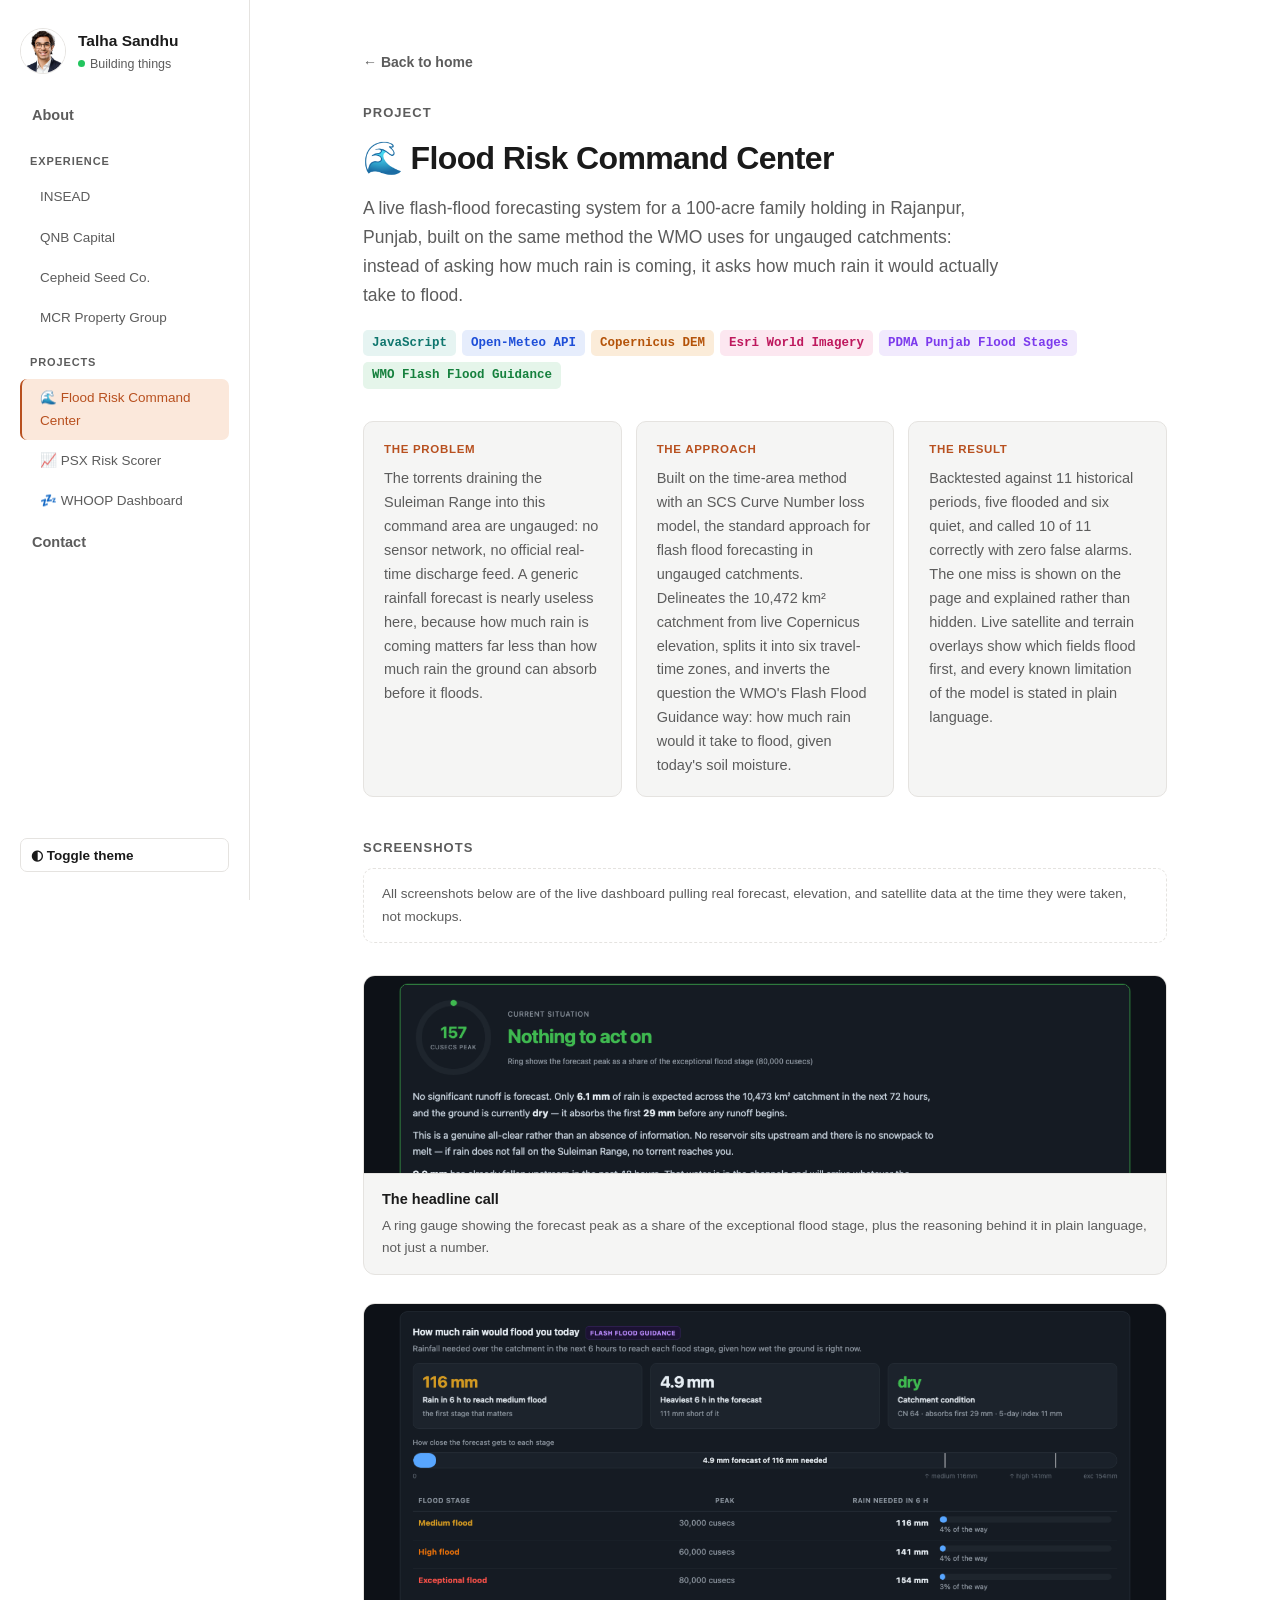
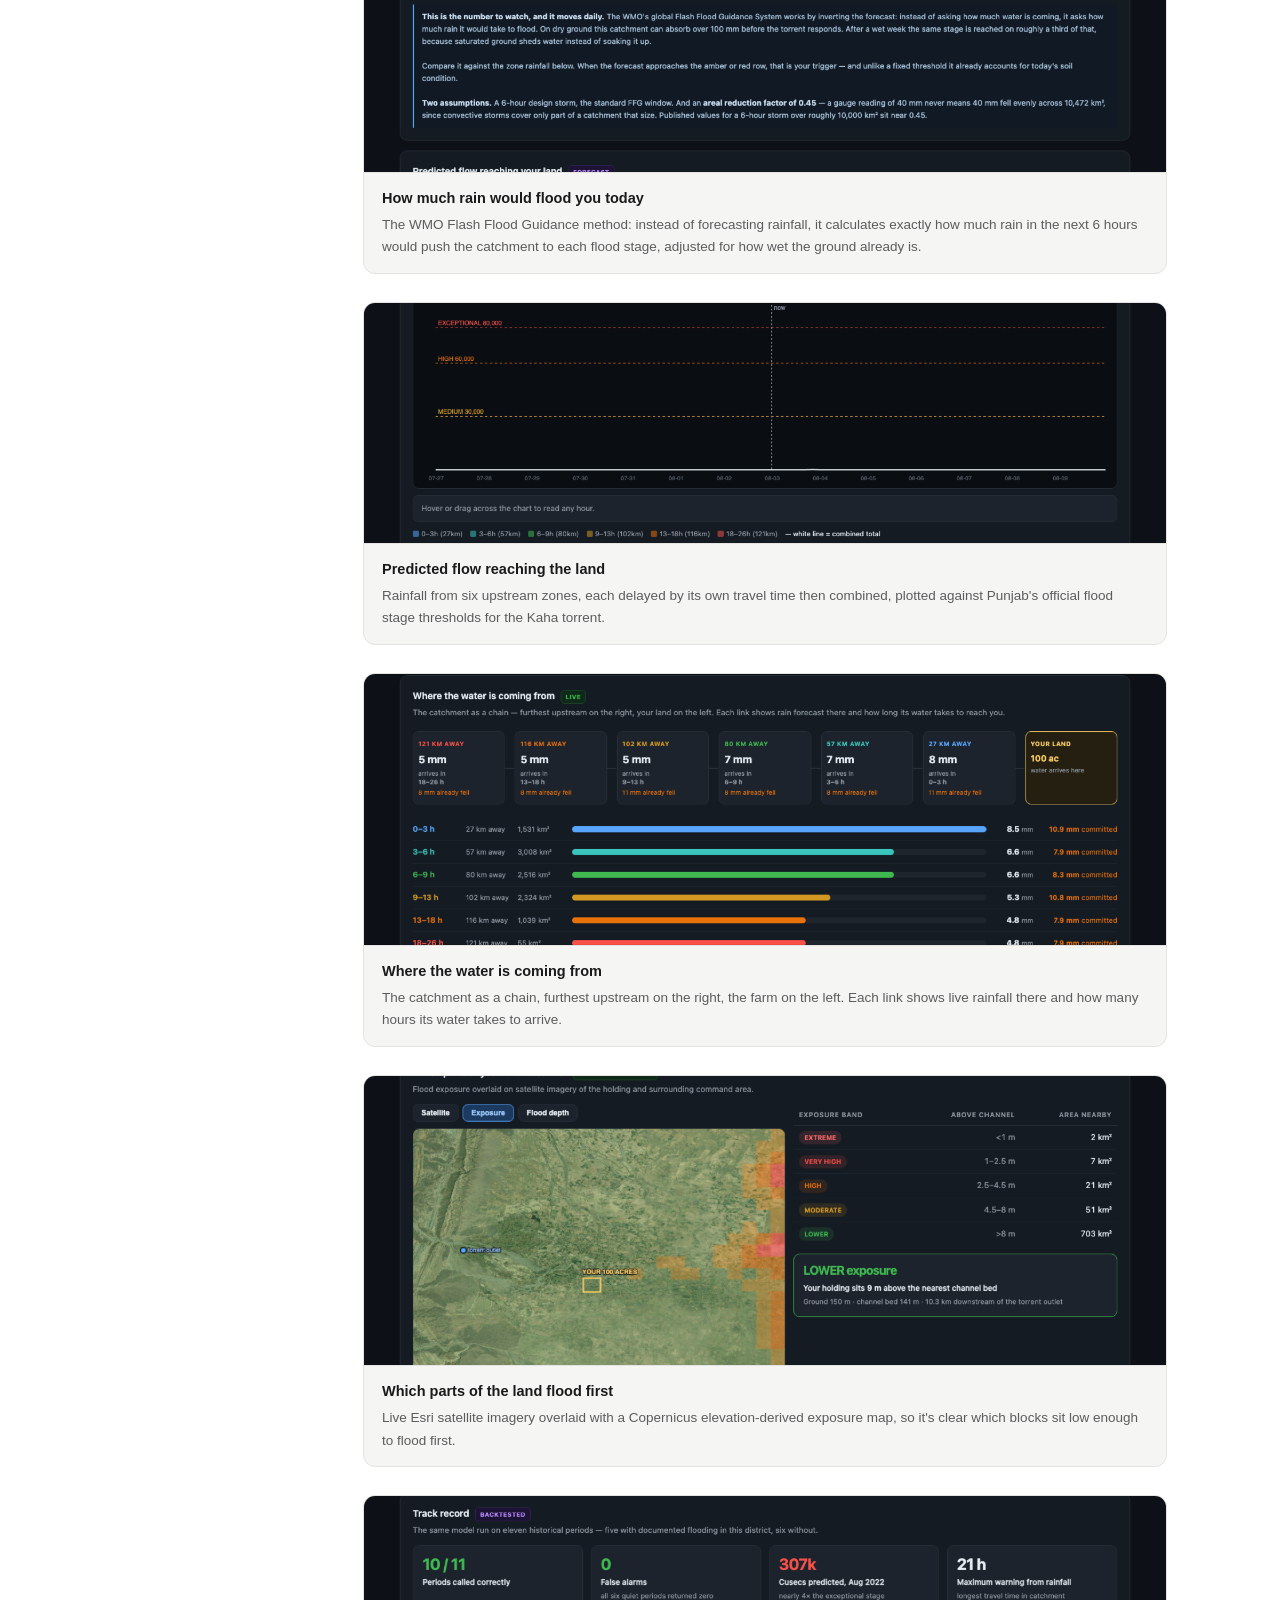
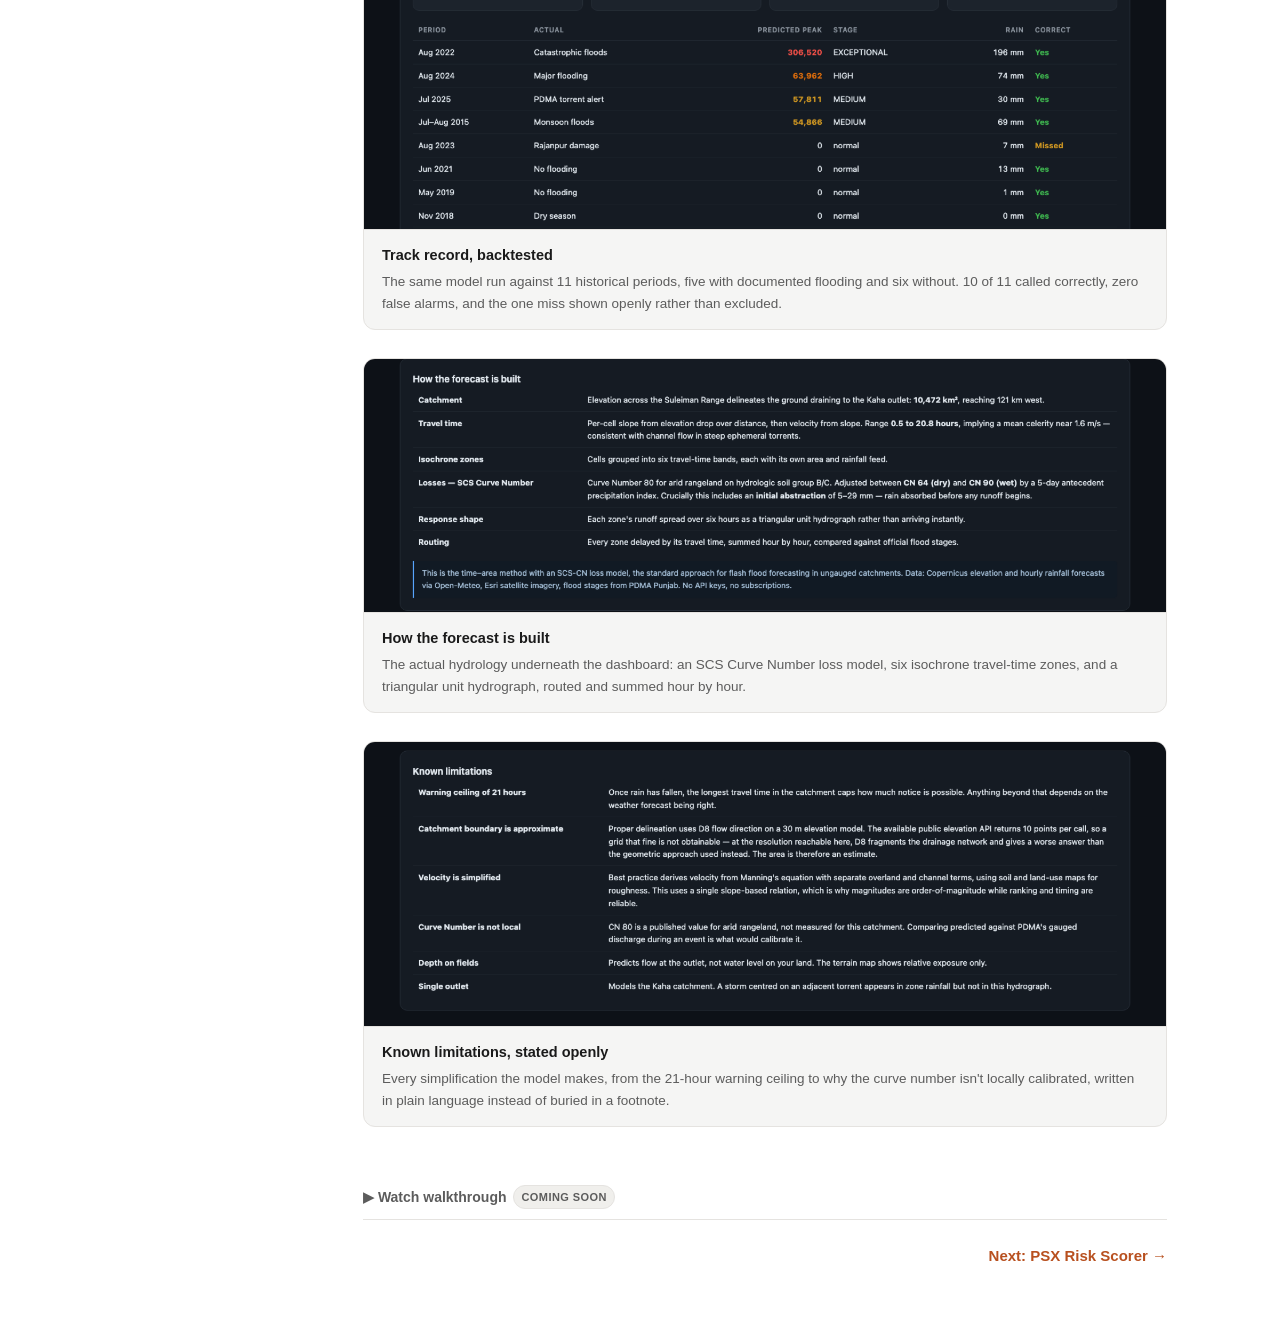
==== project-flood.html @ b8261a60 "Personal website: about, experience, and three project deep-dives" ====
<!DOCTYPE html>
<html lang="en">
<head>
<meta charset="UTF-8">
<meta name="viewport" content="width=device-width, initial-scale=1.0">
<title>Flood Risk Command Center — Talha Sandhu</title>
<meta name="description" content="A live flash-flood forecasting system for a farm in Punjab, Pakistan, built on the WMO Flash Flood Guidance method and backtested against 11 historical flood periods.">

<link rel="icon" type="image/svg+xml" href="assets/favicon.svg">
<link rel="icon" type="image/png" sizes="32x32" href="assets/favicon-32.png">
<link rel="apple-touch-icon" href="assets/apple-touch-icon.png">

<meta property="og:type" content="website">
<meta property="og:title" content="Flood Risk Command Center — Talha Sandhu">
<meta property="og:description" content="A live flash-flood forecasting system backtested against 11 historical periods, called 10 of 11 correctly.">
<meta property="og:image" content="assets/projects/flood/og-image.png">
<meta property="og:image:width" content="1200">
<meta property="og:image:height" content="630">
<meta name="twitter:card" content="summary_large_image">
<meta name="twitter:title" content="Flood Risk Command Center — Talha Sandhu">
<meta name="twitter:description" content="A live flash-flood forecasting system backtested against 11 historical periods, called 10 of 11 correctly.">
<meta name="twitter:image" content="assets/projects/flood/og-image.png">

<link rel="stylesheet" href="style.css">
</head>
<body>

<div class="layout">

  <button class="sidebar-toggle-mobile" id="sidebar-toggle" aria-label="Open menu">☰</button>
  <div class="sidebar-overlay" id="sidebar-overlay"></div>

  <aside class="sidebar" id="sidebar">
    <div class="sidebar-profile">
      <img src="assets/photo.jpg" alt="Talha Sandhu" class="sidebar-photo">
      <div>
        <div class="sidebar-name">Talha Sandhu</div>
        <div class="sidebar-role"><span class="pulse-dot"></span> Building things</div>
      </div>
    </div>

    <nav class="side-nav">
      <a href="index.html#about" class="side-link">About</a>

      <div class="side-group">
        <span class="side-group-label">Experience</span>
        <a href="index.html#exp-insead" class="side-link sub">INSEAD</a>
        <a href="index.html#exp-qnb" class="side-link sub">QNB Capital</a>
        <a href="index.html#exp-cepheid" class="side-link sub">Cepheid Seed Co.</a>
        <a href="index.html#exp-mcr" class="side-link sub">MCR Property Group</a>
      </div>

      <div class="side-group">
        <span class="side-group-label">Projects</span>
        <a href="project-flood.html" class="side-link sub active" aria-current="page">🌊 Flood Risk Command Center</a>
        <a href="project-psx.html" class="side-link sub">📈 PSX Risk Scorer</a>
        <a href="project-whoop.html" class="side-link sub">💤 WHOOP Dashboard</a>
      </div>

      <a href="index.html#contact" class="side-link">Contact</a>
    </nav>

    <button class="theme-toggle" id="theme-toggle">◐ Toggle theme</button>
  </aside>

  <main class="content detail-page">

    <a class="back-link" href="index.html#projects">&larr; Back to home</a>

    <div class="detail-hero">
      <div class="eyebrow">Project</div>
      <h1>🌊 Flood Risk Command Center</h1>
      <p class="tagline">A live flash-flood forecasting system for a 100-acre family holding in Rajanpur, Punjab, built on the same method the WMO uses for ungauged catchments: instead of asking how much rain is coming, it asks how much rain it would actually take to flood.</p>
    </div>

    <div class="stack-row">
      <span class="tag c1">JavaScript</span>
      <span class="tag c5">Open-Meteo API</span>
      <span class="tag c3">Copernicus DEM</span>
      <span class="tag c4">Esri World Imagery</span>
      <span class="tag c2">PDMA Punjab Flood Stages</span>
      <span class="tag c6">WMO Flash Flood Guidance</span>
    </div>

    <div class="value-grid">
      <div class="value-card">
        <div class="label">The problem</div>
        <p>The torrents draining the Suleiman Range into this command area are ungauged: no sensor network, no official real-time discharge feed. A generic rainfall forecast is nearly useless here, because how much rain is coming matters far less than how much rain the ground can absorb before it floods.</p>
      </div>
      <div class="value-card">
        <div class="label">The approach</div>
        <p>Built on the time-area method with an SCS Curve Number loss model, the standard approach for flash flood forecasting in ungauged catchments. Delineates the 10,472 km² catchment from live Copernicus elevation, splits it into six travel-time zones, and inverts the question the WMO's Flash Flood Guidance way: how much rain would it take to flood, given today's soil moisture.</p>
      </div>
      <div class="value-card">
        <div class="label">The result</div>
        <p>Backtested against 11 historical periods, five flooded and six quiet, and called 10 of 11 correctly with zero false alarms. The one miss is shown on the page and explained rather than hidden. Live satellite and terrain overlays show which fields flood first, and every known limitation of the model is stated in plain language.</p>
      </div>
    </div>

    <h2 class="section-title">Screenshots</h2>
    <p class="gallery-note">All screenshots below are of the live dashboard pulling real forecast, elevation, and satellite data at the time they were taken, not mockups.</p>

    <div class="gallery">
      <div class="gallery-item">
        <img src="assets/projects/flood/01-hero.png" alt="Current situation card showing forecast peak as a ring gauge and a plain-language all-clear explanation" loading="lazy" decoding="async">
        <div class="gallery-caption">
          <div class="cap-title">The headline call</div>
          <div class="cap-desc">A ring gauge showing the forecast peak as a share of the exceptional flood stage, plus the reasoning behind it in plain language, not just a number.</div>
        </div>
      </div>

      <div class="gallery-item">
        <img src="assets/projects/flood/02-rainneeded.png" alt="How much rain would flood you today panel, showing millimetres of rain needed in 6 hours to reach each flood stage given current soil moisture" loading="lazy" decoding="async">
        <div class="gallery-caption">
          <div class="cap-title">How much rain would flood you today</div>
          <div class="cap-desc">The WMO Flash Flood Guidance method: instead of forecasting rainfall, it calculates exactly how much rain in the next 6 hours would push the catchment to each flood stage, adjusted for how wet the ground already is.</div>
        </div>
      </div>

      <div class="gallery-item">
        <img src="assets/projects/flood/03-forecast.png" alt="16-day predicted flow chart plotted against official medium, high, and exceptional flood stage thresholds" loading="lazy" decoding="async">
        <div class="gallery-caption">
          <div class="cap-title">Predicted flow reaching the land</div>
          <div class="cap-desc">Rainfall from six upstream zones, each delayed by its own travel time then combined, plotted against Punjab's official flood stage thresholds for the Kaha torrent.</div>
        </div>
      </div>

      <div class="gallery-item">
        <img src="assets/projects/flood/04-chain.png" alt="Live catchment relay chain showing rainfall and travel time from six zones ranging from 121km away down to the farm itself" loading="lazy" decoding="async">
        <div class="gallery-caption">
          <div class="cap-title">Where the water is coming from</div>
          <div class="cap-desc">The catchment as a chain, furthest upstream on the right, the farm on the left. Each link shows live rainfall there and how many hours its water takes to arrive.</div>
        </div>
      </div>

      <div class="gallery-item">
        <img src="assets/projects/flood/05-satellite.png" alt="Live satellite imagery overlaid with a flood exposure terrain map banded by height above the nearest channel bed" loading="lazy" decoding="async">
        <div class="gallery-caption">
          <div class="cap-title">Which parts of the land flood first</div>
          <div class="cap-desc">Live Esri satellite imagery overlaid with a Copernicus elevation-derived exposure map, so it's clear which blocks sit low enough to flood first.</div>
        </div>
      </div>

      <div class="gallery-item">
        <img src="assets/projects/flood/06-trackrecord.png" alt="Backtest track record table across 11 historical periods, 10 called correctly, one miss shown and explained" loading="lazy" decoding="async">
        <div class="gallery-caption">
          <div class="cap-title">Track record, backtested</div>
          <div class="cap-desc">The same model run against 11 historical periods, five with documented flooding and six without. 10 of 11 called correctly, zero false alarms, and the one miss shown openly rather than excluded.</div>
        </div>
      </div>

      <div class="gallery-item">
        <img src="assets/projects/flood/07-methodology.png" alt="Table explaining the hydrology methodology: catchment delineation, travel time, isochrone zones, SCS Curve Number, unit hydrograph, and routing" loading="lazy" decoding="async">
        <div class="gallery-caption">
          <div class="cap-title">How the forecast is built</div>
          <div class="cap-desc">The actual hydrology underneath the dashboard: an SCS Curve Number loss model, six isochrone travel-time zones, and a triangular unit hydrograph, routed and summed hour by hour.</div>
        </div>
      </div>

      <div class="gallery-item">
        <img src="assets/projects/flood/08-limitations.png" alt="Known limitations section listing warning ceiling, approximate catchment boundary, simplified velocity, and other honest caveats" loading="lazy" decoding="async">
        <div class="gallery-caption">
          <div class="cap-title">Known limitations, stated openly</div>
          <div class="cap-desc">Every simplification the model makes, from the 21-hour warning ceiling to why the curve number isn't locally calibrated, written in plain language instead of buried in a footnote.</div>
        </div>
      </div>
    </div>

    <span class="video-link disabled">▶ Watch walkthrough <span class="badge-soon">coming soon</span></span>

    <div class="next-project">
      <span></span>
      <a href="project-psx.html">Next: PSX Risk Scorer &rarr;</a>
    </div>

  </main>
</div>

<script src="script.js"></script>
</body>
</html>
---- style.css ----
:root {
  --bg: #ffffff;
  --bg-alt: #f5f5f4;
  --text: #1a1a1a;
  --text-muted: #5c5c5c;
  --border: #e5e3e0;
  --accent: #b8501f;
  --accent-hover: #943f18;
  --accent-soft: #fbe8db;
  --code-bg: #f0efec;
  --sidebar-w: 250px;

  --c1: #0f766e; --c1-bg: #e6f4f2;
  --c2: #7c3aed; --c2-bg: #f1eafd;
  --c3: #b45309; --c3-bg: #fbecd9;
  --c4: #be185d; --c4-bg: #fce7f0;
  --c5: #1d4ed8; --c5-bg: #e6edfc;
  --c6: #15803d; --c6-bg: #e5f5ea;
}

[data-theme="dark"] {
  --bg: #16181a;
  --bg-alt: #1e2124;
  --text: #ececec;
  --text-muted: #a3a3a3;
  --border: #303338;
  --accent: #e08a52;
  --accent-hover: #f0a26e;
  --accent-soft: #3a2a1e;
  --code-bg: #212428;

  --c1: #5eead4; --c1-bg: #103b36;
  --c2: #c4b5fd; --c2-bg: #2e1f52;
  --c3: #fbbf24; --c3-bg: #3d2c0a;
  --c4: #f9a8d4; --c4-bg: #401f30;
  --c5: #93c5fd; --c5-bg: #1c2c52;
  --c6: #86efac; --c6-bg: #10331d;
}

@media (prefers-color-scheme: dark) {
  :root:not([data-theme="light"]) {
    --bg: #16181a;
    --bg-alt: #1e2124;
    --text: #ececec;
    --text-muted: #a3a3a3;
    --border: #303338;
    --accent: #e08a52;
    --accent-hover: #f0a26e;
    --accent-soft: #3a2a1e;
    --code-bg: #212428;

    --c1: #5eead4; --c1-bg: #103b36;
    --c2: #c4b5fd; --c2-bg: #2e1f52;
    --c3: #fbbf24; --c3-bg: #3d2c0a;
    --c4: #f9a8d4; --c4-bg: #401f30;
    --c5: #93c5fd; --c5-bg: #1c2c52;
    --c6: #86efac; --c6-bg: #10331d;
  }
}

* {
  box-sizing: border-box;
}

body {
  margin: 0;
  background: var(--bg);
  color: var(--text);
  font-family: -apple-system, BlinkMacSystemFont, "Segoe UI", Roboto, Helvetica, Arial, sans-serif;
  font-size: 17px;
  line-height: 1.65;
  transition: background 0.15s ease, color 0.15s ease;
}

a {
  color: var(--accent);
}

a:hover {
  color: var(--accent-hover);
}

p {
  margin: 0 0 16px;
}

/* Layout */
.layout {
  display: flex;
  min-height: 100vh;
}

/* Sidebar */
.sidebar {
  width: var(--sidebar-w);
  flex-shrink: 0;
  position: sticky;
  top: 0;
  height: 100vh;
  overflow-y: auto;
  border-right: 1px solid var(--border);
  padding: 28px 20px;
  display: flex;
  flex-direction: column;
  gap: 22px;
}

.sidebar-profile {
  display: flex;
  align-items: center;
  gap: 12px;
}

.sidebar-photo {
  width: 46px;
  height: 46px;
  border-radius: 50%;
  object-fit: cover;
  border: 1px solid var(--border);
}

.sidebar-name {
  font-weight: 700;
  font-size: 15.5px;
}

.sidebar-role {
  color: var(--text-muted);
  font-size: 12.5px;
  display: flex;
  align-items: center;
  gap: 5px;
}

.pulse-dot {
  width: 7px;
  height: 7px;
  border-radius: 50%;
  background: #22c55e;
  display: inline-block;
  animation: pulse 2s infinite;
}

@keyframes pulse {
  0% { box-shadow: 0 0 0 0 rgba(34,197,94,0.5); }
  70% { box-shadow: 0 0 0 6px rgba(34,197,94,0); }
  100% { box-shadow: 0 0 0 0 rgba(34,197,94,0); }
}

.side-nav {
  display: flex;
  flex-direction: column;
  gap: 2px;
  flex: 1;
}

.side-link {
  text-decoration: none;
  color: var(--text-muted);
  font-size: 14.5px;
  font-weight: 600;
  padding: 8px 10px;
  border-radius: 7px;
  border-left: 2px solid transparent;
  transition: background 0.15s ease, color 0.15s ease, transform 0.15s ease, border-color 0.15s ease;
}

.side-link:hover {
  background: var(--bg-alt);
  color: var(--text);
  transform: translateX(2px);
}

.side-link.active {
  color: var(--accent);
  background: var(--accent-soft);
  border-left-color: var(--accent);
}

.side-link.sub {
  font-size: 13.5px;
  font-weight: 500;
  padding-left: 18px;
}

.side-group {
  margin-top: 14px;
  display: flex;
  flex-direction: column;
  gap: 2px;
}

.side-group-label {
  font-size: 11px;
  text-transform: uppercase;
  letter-spacing: 0.08em;
  color: var(--text-muted);
  font-weight: 700;
  padding: 0 10px 6px;
}

.theme-toggle {
  background: none;
  border: 1px solid var(--border);
  border-radius: 7px;
  padding: 8px 10px;
  display: flex;
  align-items: center;
  gap: 8px;
  cursor: pointer;
  color: var(--text);
  font-size: 13.5px;
  font-weight: 600;
  font-family: inherit;
}

.theme-toggle:hover {
  border-color: var(--accent);
  color: var(--accent);
}

.sidebar-toggle-mobile {
  display: none;
}

.sidebar-overlay {
  display: none;
}

/* Content */
.content {
  flex: 1;
  min-width: 0;
  max-width: 700px;
  margin: 0 auto;
  padding: 48px 28px 60px;
}

section {
  padding-top: 6px;
  margin-bottom: 52px;
  scroll-margin-top: 24px;
}

section:last-child {
  margin-bottom: 0;
}

h2.section-title {
  font-size: 13px;
  text-transform: uppercase;
  letter-spacing: 0.08em;
  color: var(--text-muted);
  margin: 0 0 18px;
  font-weight: 700;
}

/* Hero */
.hero {
  display: flex;
  gap: 24px;
  align-items: center;
  margin-bottom: 28px;
}

.hero img {
  width: 100px;
  height: 100px;
  border-radius: 50%;
  object-fit: cover;
  flex-shrink: 0;
  border: 2px solid var(--accent-soft);
}

.hero h1 {
  margin: 0 0 6px;
  font-size: 28px;
  letter-spacing: -0.02em;
}

.hero .tagline {
  margin: 0;
  color: var(--text-muted);
  font-size: 16.5px;
}

.wave {
  display: inline-block;
  animation: wave 2.4s infinite;
  transform-origin: 70% 70%;
}

@keyframes wave {
  0%, 60%, 100% { transform: rotate(0deg); }
  10% { transform: rotate(14deg); }
  20% { transform: rotate(-8deg); }
  30% { transform: rotate(14deg); }
  40% { transform: rotate(-4deg); }
  50% { transform: rotate(10deg); }
}

.btn-row {
  display: flex;
  flex-wrap: wrap;
  gap: 10px;
  margin-top: 18px;
}

.btn {
  display: inline-flex;
  align-items: center;
  gap: 6px;
  padding: 9px 16px;
  border-radius: 7px;
  text-decoration: none;
  font-size: 14.5px;
  font-weight: 600;
  border: 1px solid var(--border);
  color: var(--text);
  transition: transform 0.12s ease, box-shadow 0.12s ease, background 0.12s ease, border-color 0.12s ease;
}

.btn:hover {
  border-color: var(--accent);
  color: var(--accent);
  transform: translateY(-2px);
  box-shadow: 0 6px 14px rgba(0,0,0,0.08);
}

.btn.primary {
  background: var(--accent);
  border-color: var(--accent);
  color: #fff;
}

.btn.primary:hover {
  background: var(--accent-hover);
  border-color: var(--accent-hover);
  color: #fff;
}

/* Experience */
.exp-item {
  padding: 16px 18px;
  border-radius: 10px;
  margin-bottom: 12px;
  transition: background 0.15s ease, transform 0.15s ease;
  scroll-margin-top: 24px;
}

.exp-item:hover {
  background: var(--bg-alt);
  transform: translateX(3px);
}

.exp-item .role-line {
  display: flex;
  justify-content: space-between;
  gap: 12px;
  font-weight: 700;
  flex-wrap: wrap;
  font-size: 16px;
}

.exp-item .dates {
  color: var(--text-muted);
  font-weight: 600;
  font-size: 14px;
  white-space: nowrap;
}

.exp-item .org {
  color: var(--text-muted);
  font-size: 14.5px;
  margin-top: 4px;
}

/* Projects */
.project {
  border: 1px solid var(--border);
  border-radius: 12px;
  padding: 22px 24px;
  margin-bottom: 18px;
  background: var(--bg-alt);
  transition: transform 0.18s ease, box-shadow 0.18s ease, border-color 0.18s ease;
  scroll-margin-top: 24px;
}

.project:hover {
  transform: translateY(-4px);
  box-shadow: 0 12px 24px rgba(0,0,0,0.08);
  border-color: var(--accent);
}

.project h3 {
  margin: 0 0 8px;
  font-size: 18px;
  display: flex;
  align-items: center;
  gap: 8px;
}

.project p {
  margin: 0 0 12px;
  color: var(--text-muted);
  font-size: 15.5px;
}

.project p:last-of-type {
  margin-bottom: 0;
}

.tags {
  display: flex;
  flex-wrap: wrap;
  gap: 6px;
  margin-top: 12px;
}

.video-link {
  display: inline-flex;
  align-items: center;
  gap: 7px;
  margin-top: 14px;
  font-size: 14px;
  font-weight: 600;
  text-decoration: none;
  color: var(--accent);
}

a.video-link:hover {
  color: var(--accent-hover);
  text-decoration: underline;
}

.video-link.disabled {
  color: var(--text-muted);
  cursor: default;
}

.badge-soon {
  font-size: 11px;
  font-weight: 700;
  text-transform: uppercase;
  letter-spacing: 0.04em;
  background: var(--code-bg);
  border: 1px solid var(--border);
  padding: 2px 7px;
  border-radius: 999px;
}

.tag {
  font-size: 12.5px;
  font-family: ui-monospace, SFMono-Regular, Menlo, Consolas, monospace;
  padding: 3px 9px;
  border-radius: 5px;
  font-weight: 600;
}

.tag.c1 { color: var(--c1); background: var(--c1-bg); }
.tag.c2 { color: var(--c2); background: var(--c2-bg); }
.tag.c3 { color: var(--c3); background: var(--c3-bg); }
.tag.c4 { color: var(--c4); background: var(--c4-bg); }
.tag.c5 { color: var(--c5); background: var(--c5-bg); }
.tag.c6 { color: var(--c6); background: var(--c6-bg); }

/* Contact */
.contact-links {
  display: flex;
  flex-direction: column;
  gap: 8px;
}

.contact-links a {
  text-decoration: none;
  font-weight: 600;
}

.contact-links a:hover {
  text-decoration: underline;
}

footer.page-footer {
  color: var(--text-muted);
  font-size: 13.5px;
  border-top: 1px solid var(--border);
  padding-top: 20px;
  margin-top: 40px;
}

/* Mobile */
@media (max-width: 900px) {
  .sidebar {
    position: fixed;
    left: 0;
    top: 0;
    z-index: 50;
    background: var(--bg);
    transform: translateX(-100%);
    transition: transform 0.22s ease;
    box-shadow: 8px 0 24px rgba(0,0,0,0.15);
  }

  .sidebar.open {
    transform: translateX(0);
  }

  .sidebar-toggle-mobile {
    display: flex;
    align-items: center;
    justify-content: center;
    position: fixed;
    top: 16px;
    left: 16px;
    z-index: 60;
    width: 40px;
    height: 40px;
    border-radius: 8px;
    background: var(--bg);
    border: 1px solid var(--border);
    font-size: 18px;
    cursor: pointer;
    color: var(--text);
  }

  .sidebar-overlay {
    display: none;
    position: fixed;
    inset: 0;
    background: rgba(0,0,0,0.35);
    z-index: 40;
  }

  .sidebar-overlay.open {
    display: block;
  }

  .content {
    padding: 76px 20px 50px;
  }

  .hero {
    flex-direction: column;
    align-items: flex-start;
    text-align: left;
  }

  .hero img {
    width: 84px;
    height: 84px;
  }

  .exp-item .role-line {
    flex-direction: column;
    gap: 2px;
  }
}

/* Project detail pages */
.content.detail-page {
  max-width: 860px;
}

.back-link {
  display: inline-flex;
  align-items: center;
  gap: 6px;
  color: var(--text-muted);
  text-decoration: none;
  font-size: 14px;
  font-weight: 600;
  margin-bottom: 28px;
}

.back-link:hover {
  color: var(--accent);
}

.detail-hero {
  margin-bottom: 8px;
}

.detail-hero .eyebrow {
  font-size: 13px;
  text-transform: uppercase;
  letter-spacing: 0.08em;
  color: var(--text-muted);
  font-weight: 700;
  margin-bottom: 8px;
}

.detail-hero h1 {
  font-size: 32px;
  letter-spacing: -0.02em;
  margin: 0 0 10px;
  display: flex;
  align-items: center;
  gap: 12px;
}

.detail-hero .tagline {
  color: var(--text-muted);
  font-size: 17.5px;
  margin: 0 0 20px;
  max-width: 640px;
}

.stack-row {
  display: flex;
  flex-wrap: wrap;
  gap: 6px;
  margin-bottom: 32px;
}

.value-grid {
  display: grid;
  grid-template-columns: repeat(3, 1fr);
  gap: 14px;
  margin: 28px 0 40px;
}

.value-card {
  border: 1px solid var(--border);
  border-radius: 10px;
  padding: 18px 20px;
  background: var(--bg-alt);
}

.value-card .label {
  font-size: 11.5px;
  text-transform: uppercase;
  letter-spacing: 0.06em;
  font-weight: 700;
  color: var(--accent);
  margin-bottom: 8px;
}

.value-card p {
  font-size: 14.5px;
  color: var(--text-muted);
  margin: 0;
}

.detail-page h2.section-title {
  margin-top: 8px;
}

.gallery {
  display: flex;
  flex-direction: column;
  gap: 28px;
  margin-top: 20px;
  margin-bottom: 44px;
}

.gallery-item {
  border: 1px solid var(--border);
  border-radius: 12px;
  overflow: hidden;
  background: var(--bg-alt);
}

.gallery-item img {
  width: 100%;
  display: block;
  border-bottom: 1px solid var(--border);
  background: #0b0d0f;
}

.gallery-caption {
  padding: 14px 18px;
}

.gallery-caption .cap-title {
  font-weight: 700;
  font-size: 14.5px;
  margin-bottom: 3px;
}

.gallery-caption .cap-desc {
  font-size: 13.5px;
  color: var(--text-muted);
}

.next-project {
  border-top: 1px solid var(--border);
  padding-top: 24px;
  margin-top: 8px;
  display: flex;
  justify-content: space-between;
  align-items: center;
  flex-wrap: wrap;
  gap: 12px;
}

.next-project a {
  text-decoration: none;
  font-weight: 700;
  font-size: 15px;
}

.next-project a:hover {
  color: var(--accent-hover);
}

.gallery-note {
  border: 1px dashed var(--border);
  border-radius: 10px;
  padding: 14px 18px;
  font-size: 13.5px;
  color: var(--text-muted);
  margin-top: -8px;
  margin-bottom: 32px;
}

@media (max-width: 700px) {
  .value-grid {
    grid-template-columns: 1fr;
  }

  .detail-hero h1 {
    font-size: 26px;
  }
}
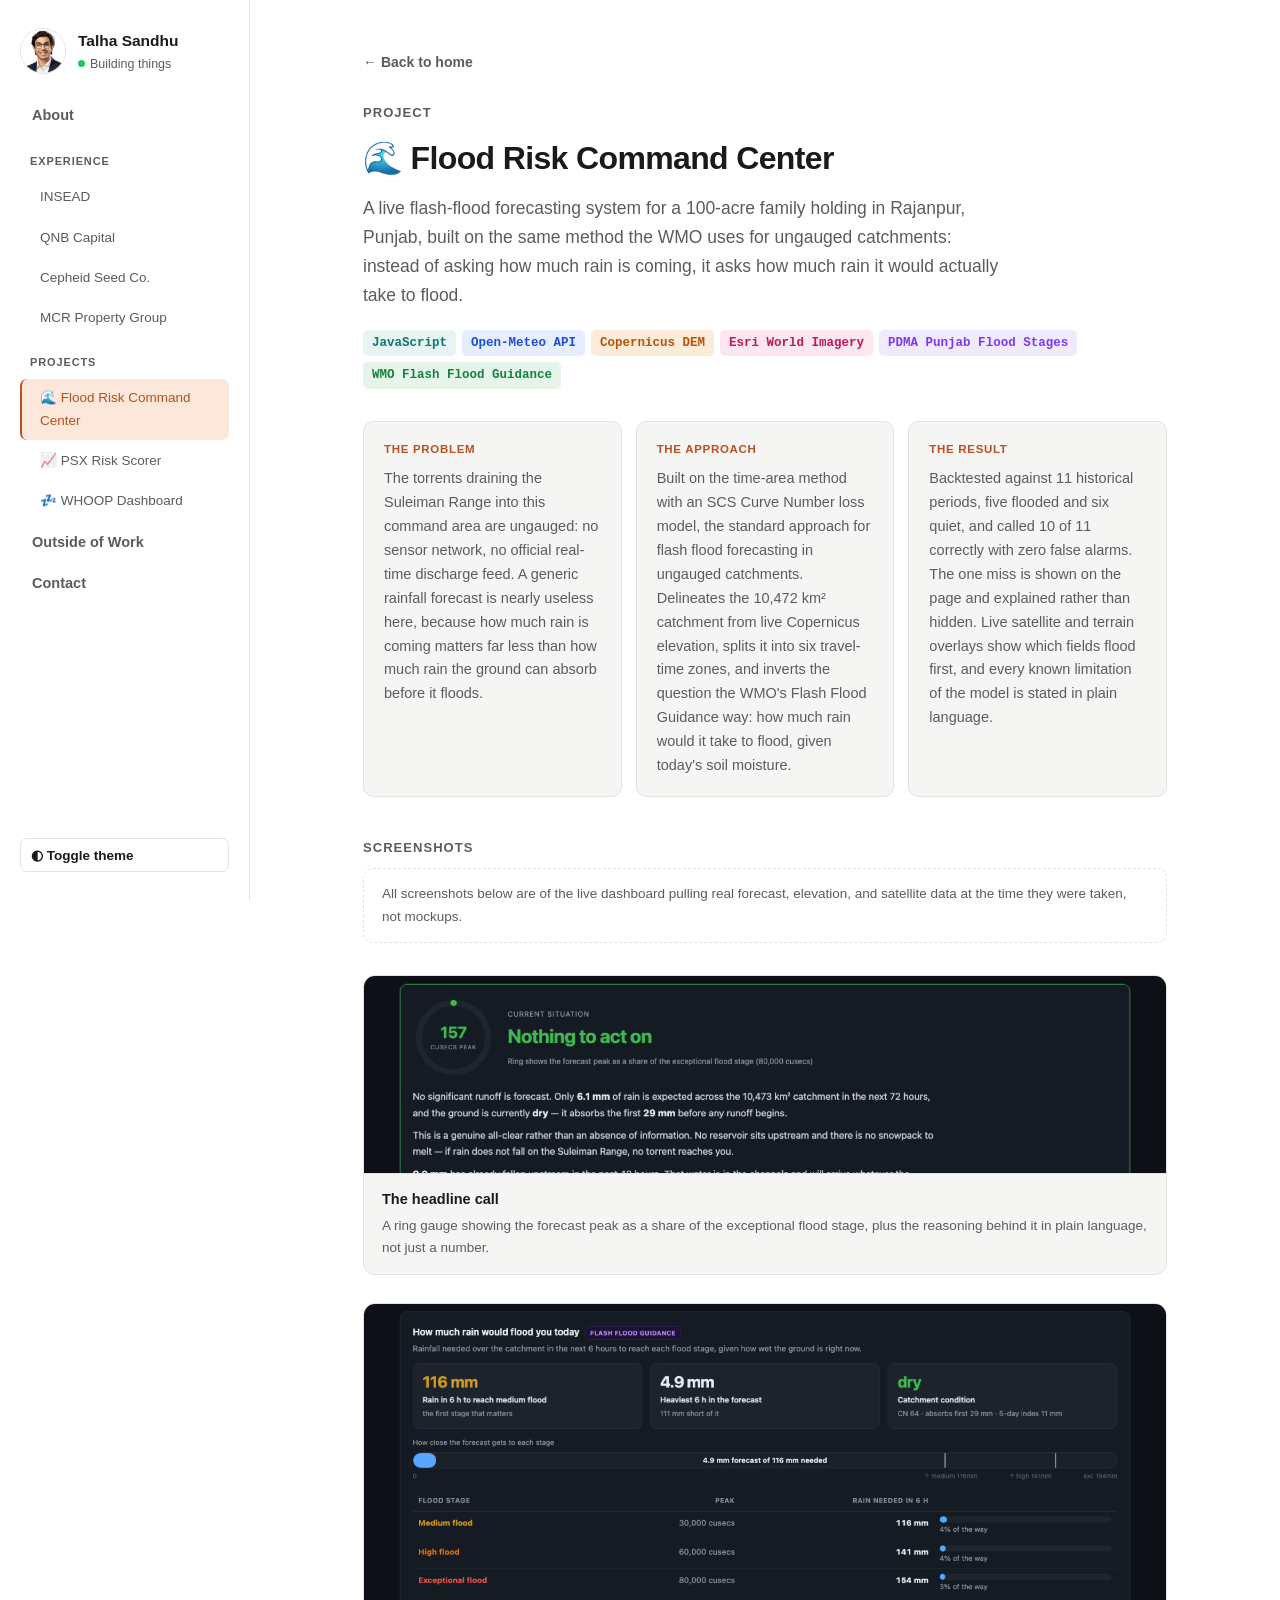
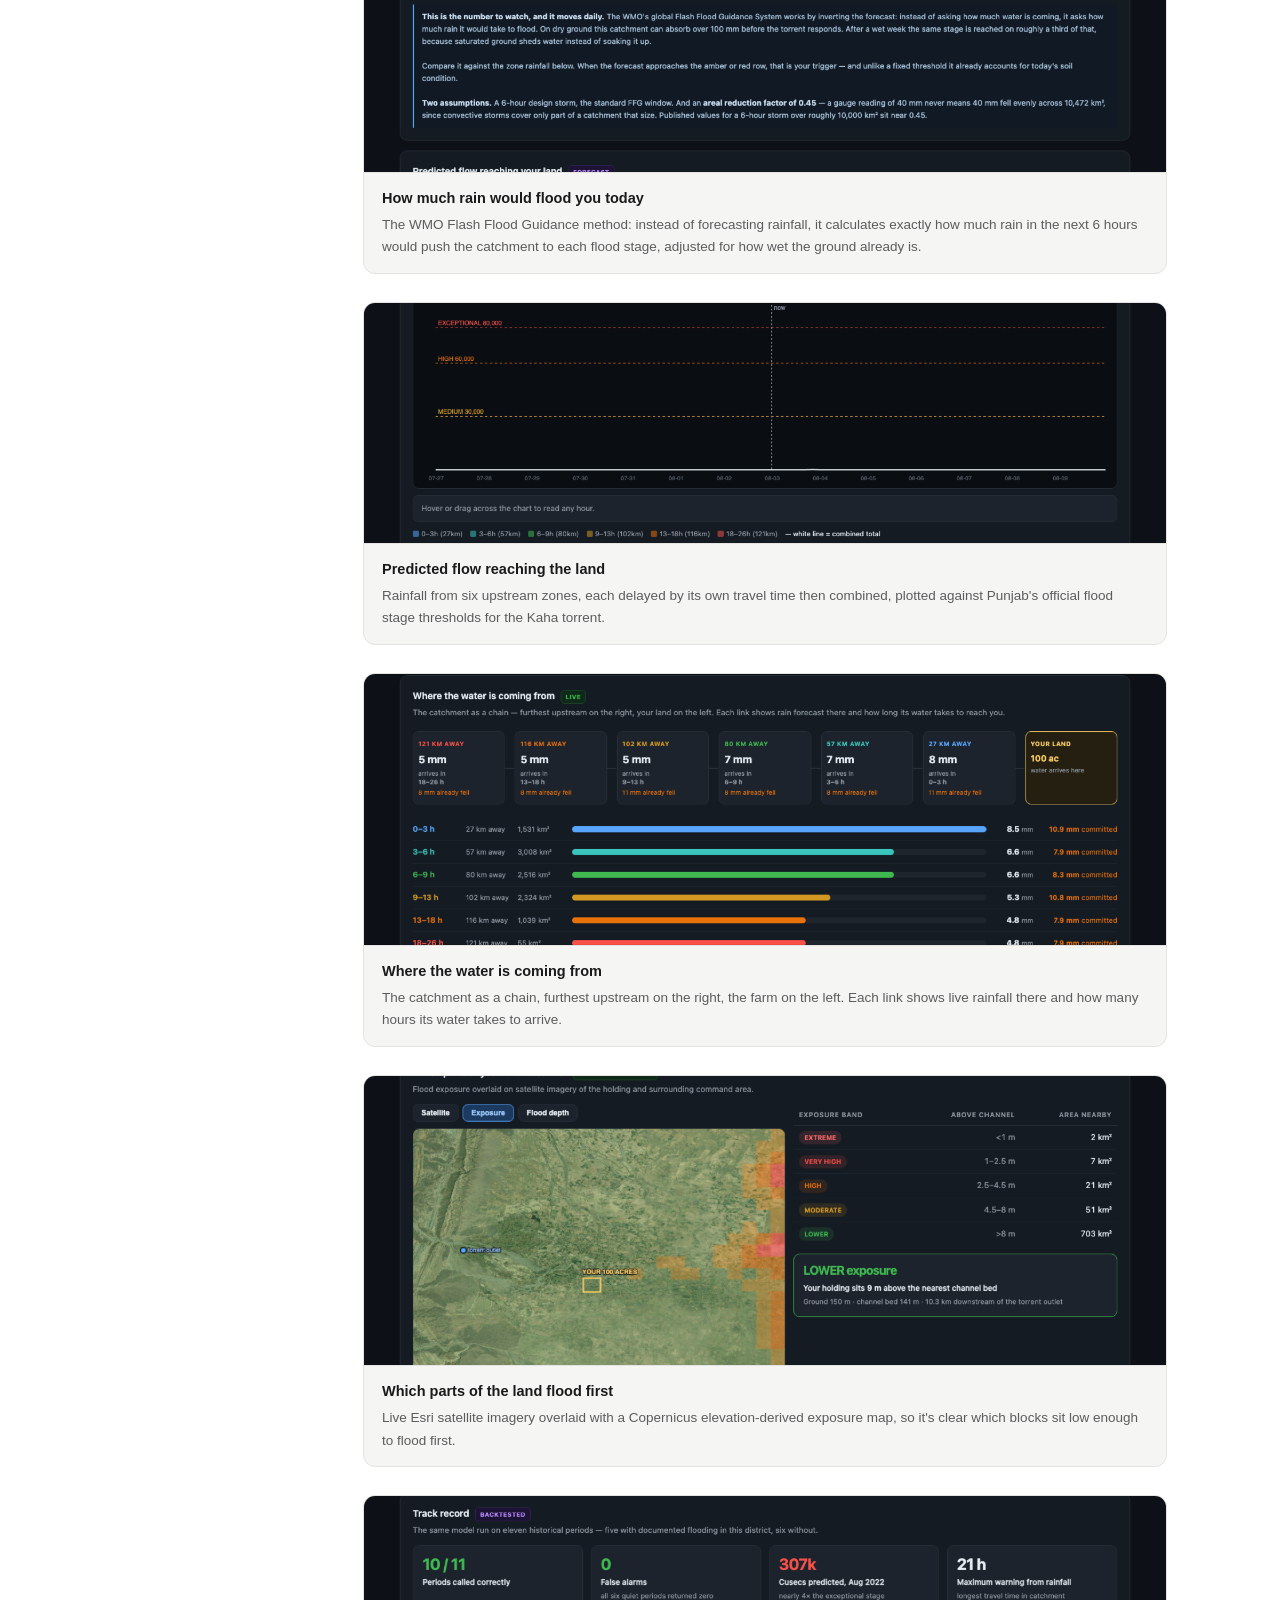
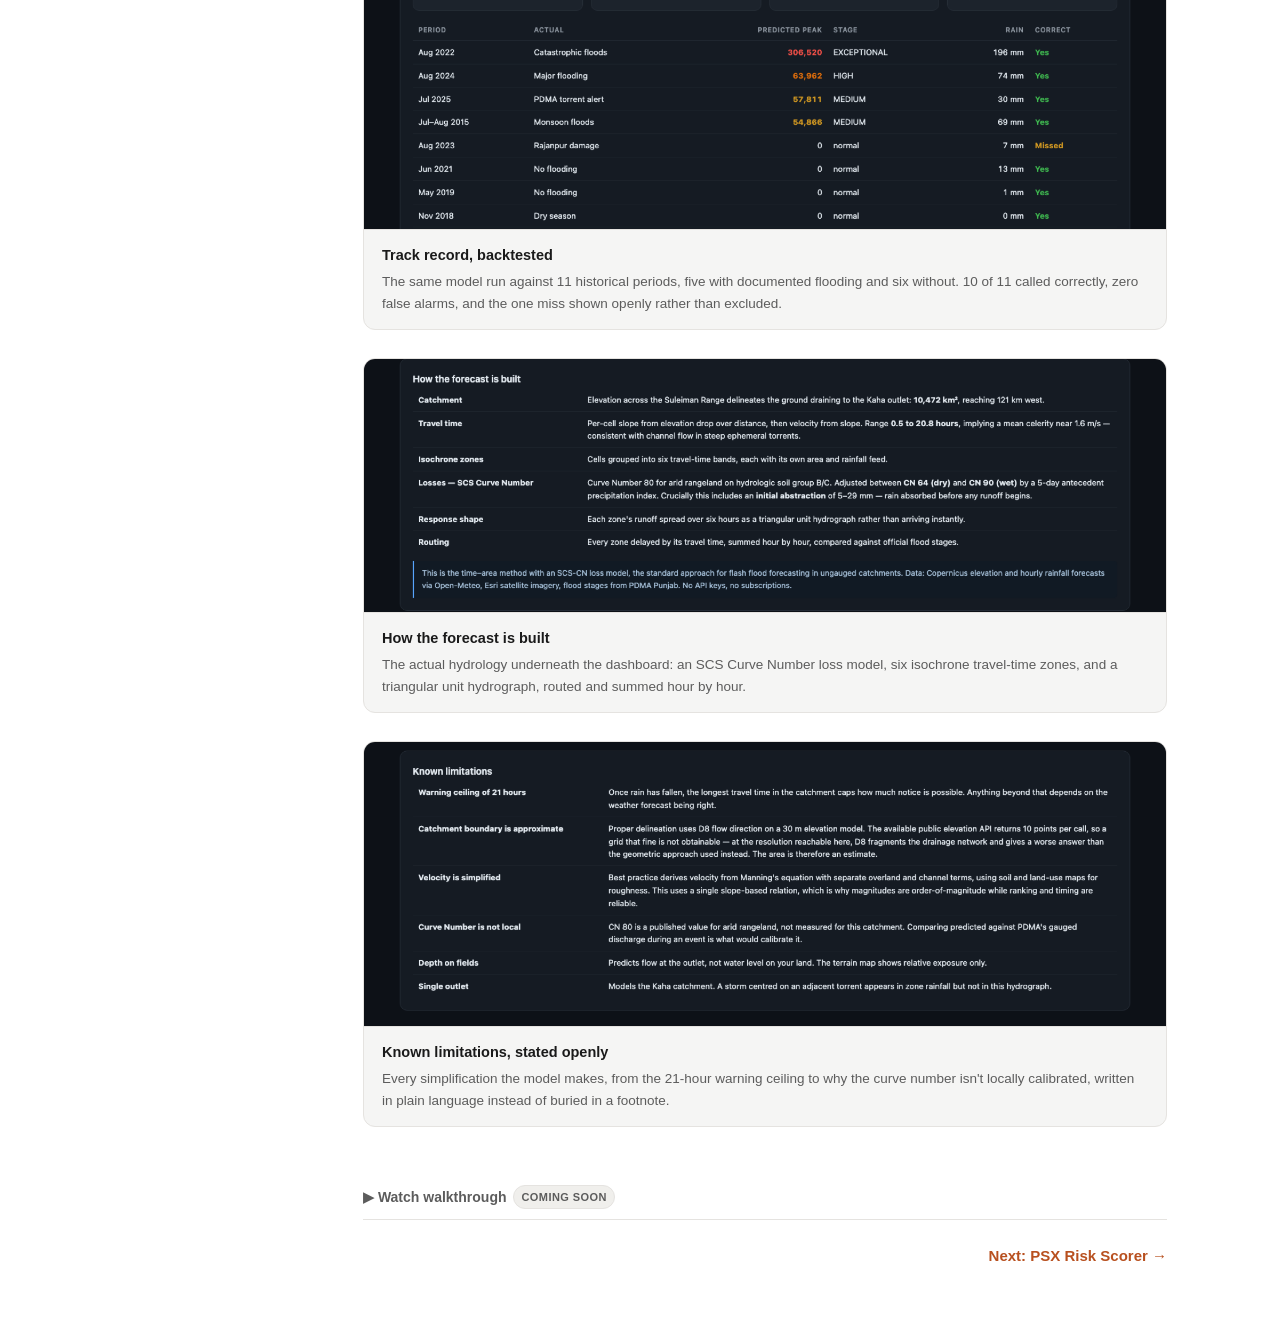
==== commit 6754092d: "Add Outside of Work section with hiking, horse riding, squash, photography, and travel photos" ====
--- a/project-flood.html
+++ b/project-flood.html
@@ -11,15 +11,17 @@
 <link rel="apple-touch-icon" href="assets/apple-touch-icon.png">
 
 <meta property="og:type" content="website">
+<meta property="og:url" content="https://talhanaumanig-collab.github.io/personal-website/project-flood.html">
+<link rel="canonical" href="https://talhanaumanig-collab.github.io/personal-website/project-flood.html">
 <meta property="og:title" content="Flood Risk Command Center — Talha Sandhu">
 <meta property="og:description" content="A live flash-flood forecasting system backtested against 11 historical periods, called 10 of 11 correctly.">
-<meta property="og:image" content="assets/projects/flood/og-image.png">
+<meta property="og:image" content="https://talhanaumanig-collab.github.io/personal-website/assets/projects/flood/og-image.png">
 <meta property="og:image:width" content="1200">
 <meta property="og:image:height" content="630">
 <meta name="twitter:card" content="summary_large_image">
 <meta name="twitter:title" content="Flood Risk Command Center — Talha Sandhu">
 <meta name="twitter:description" content="A live flash-flood forecasting system backtested against 11 historical periods, called 10 of 11 correctly.">
-<meta name="twitter:image" content="assets/projects/flood/og-image.png">
+<meta name="twitter:image" content="https://talhanaumanig-collab.github.io/personal-website/assets/projects/flood/og-image.png">
 
 <link rel="stylesheet" href="style.css">
 </head>
@@ -57,6 +59,7 @@
         <a href="project-whoop.html" class="side-link sub">💤 WHOOP Dashboard</a>
       </div>
 
+      <a href="index.html#hobbies" class="side-link">Outside of Work</a>
       <a href="index.html#contact" class="side-link">Contact</a>
     </nav>
 
--- a/style.css
+++ b/style.css
@@ -463,6 +463,58 @@
 .tag.c4 { color: var(--c4); background: var(--c4-bg); }
 .tag.c5 { color: var(--c5); background: var(--c5-bg); }
 .tag.c6 { color: var(--c6); background: var(--c6-bg); }
+
+/* Hobbies / outside of work */
+.hobbies-intro {
+  margin-bottom: 20px;
+}
+
+.hobbies-grid {
+  display: grid;
+  grid-template-columns: repeat(4, 1fr);
+  gap: 10px;
+  margin-bottom: 8px;
+}
+
+.hobby-photo {
+  position: relative;
+  aspect-ratio: 4 / 5;
+  border-radius: 10px;
+  overflow: hidden;
+  border: 1px solid var(--border);
+  background: var(--bg-alt);
+}
+
+.hobby-photo img {
+  width: 100%;
+  height: 100%;
+  object-fit: cover;
+  display: block;
+  transition: transform 0.35s ease;
+}
+
+.hobby-photo:hover img {
+  transform: scale(1.06);
+}
+
+.hobby-label {
+  position: absolute;
+  left: 0;
+  right: 0;
+  bottom: 0;
+  padding: 22px 10px 9px;
+  background: linear-gradient(to top, rgba(0,0,0,0.72), transparent);
+  color: #fff;
+  font-size: 12px;
+  font-weight: 700;
+  letter-spacing: 0.02em;
+}
+
+@media (max-width: 700px) {
+  .hobbies-grid {
+    grid-template-columns: repeat(2, 1fr);
+  }
+}
 
 /* Contact */
 .contact-links {
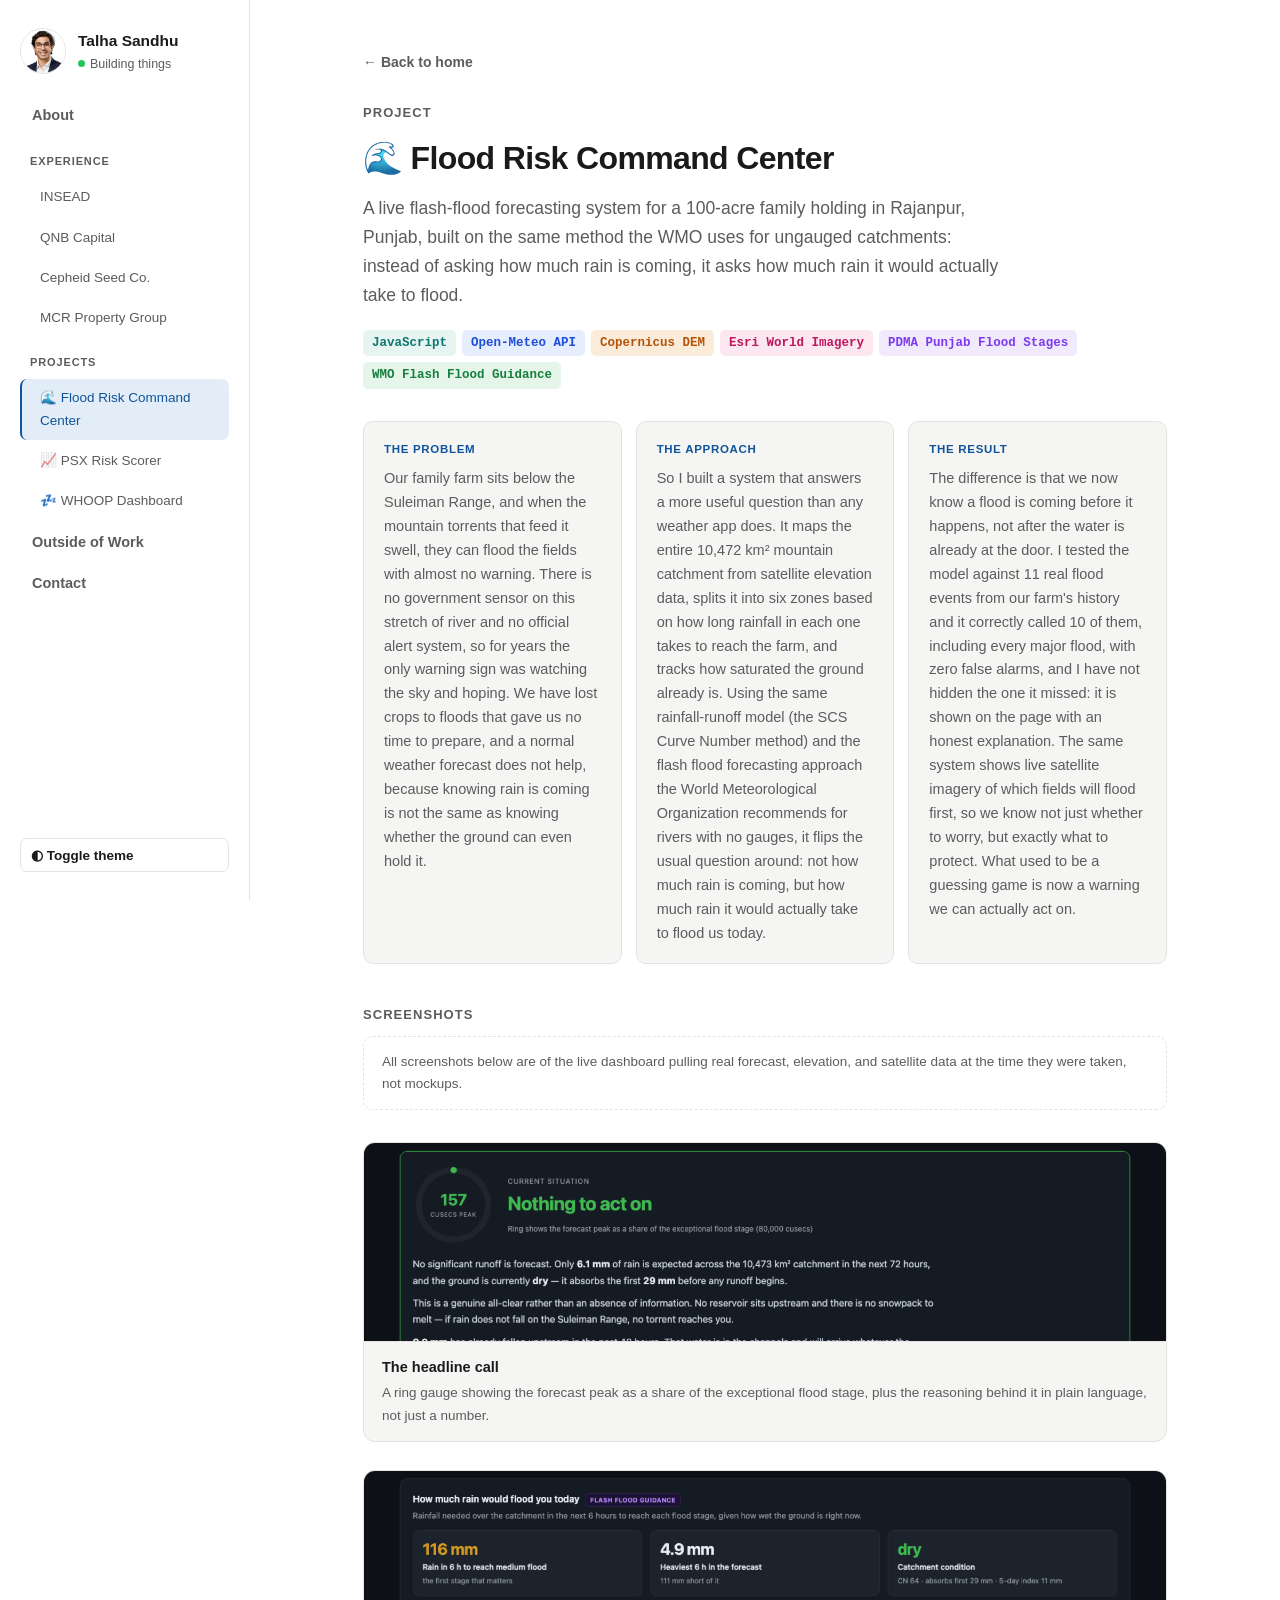
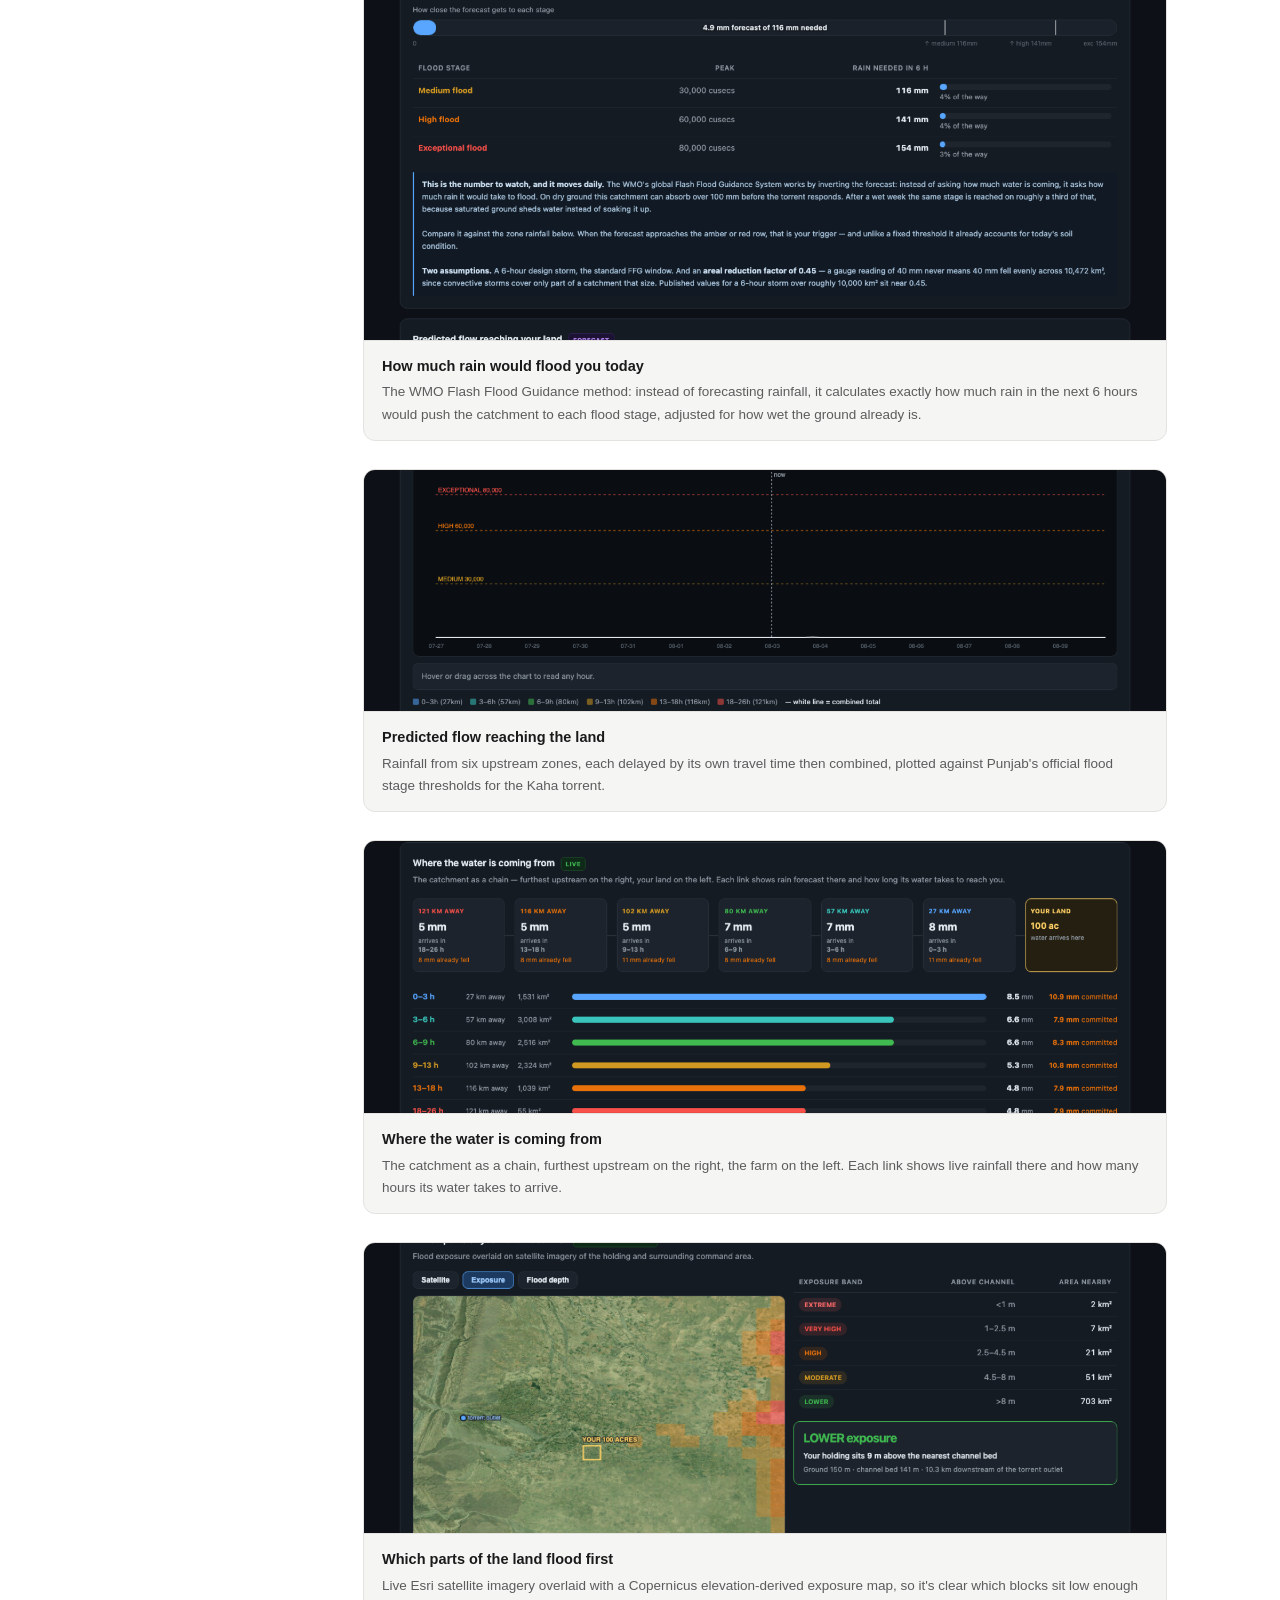
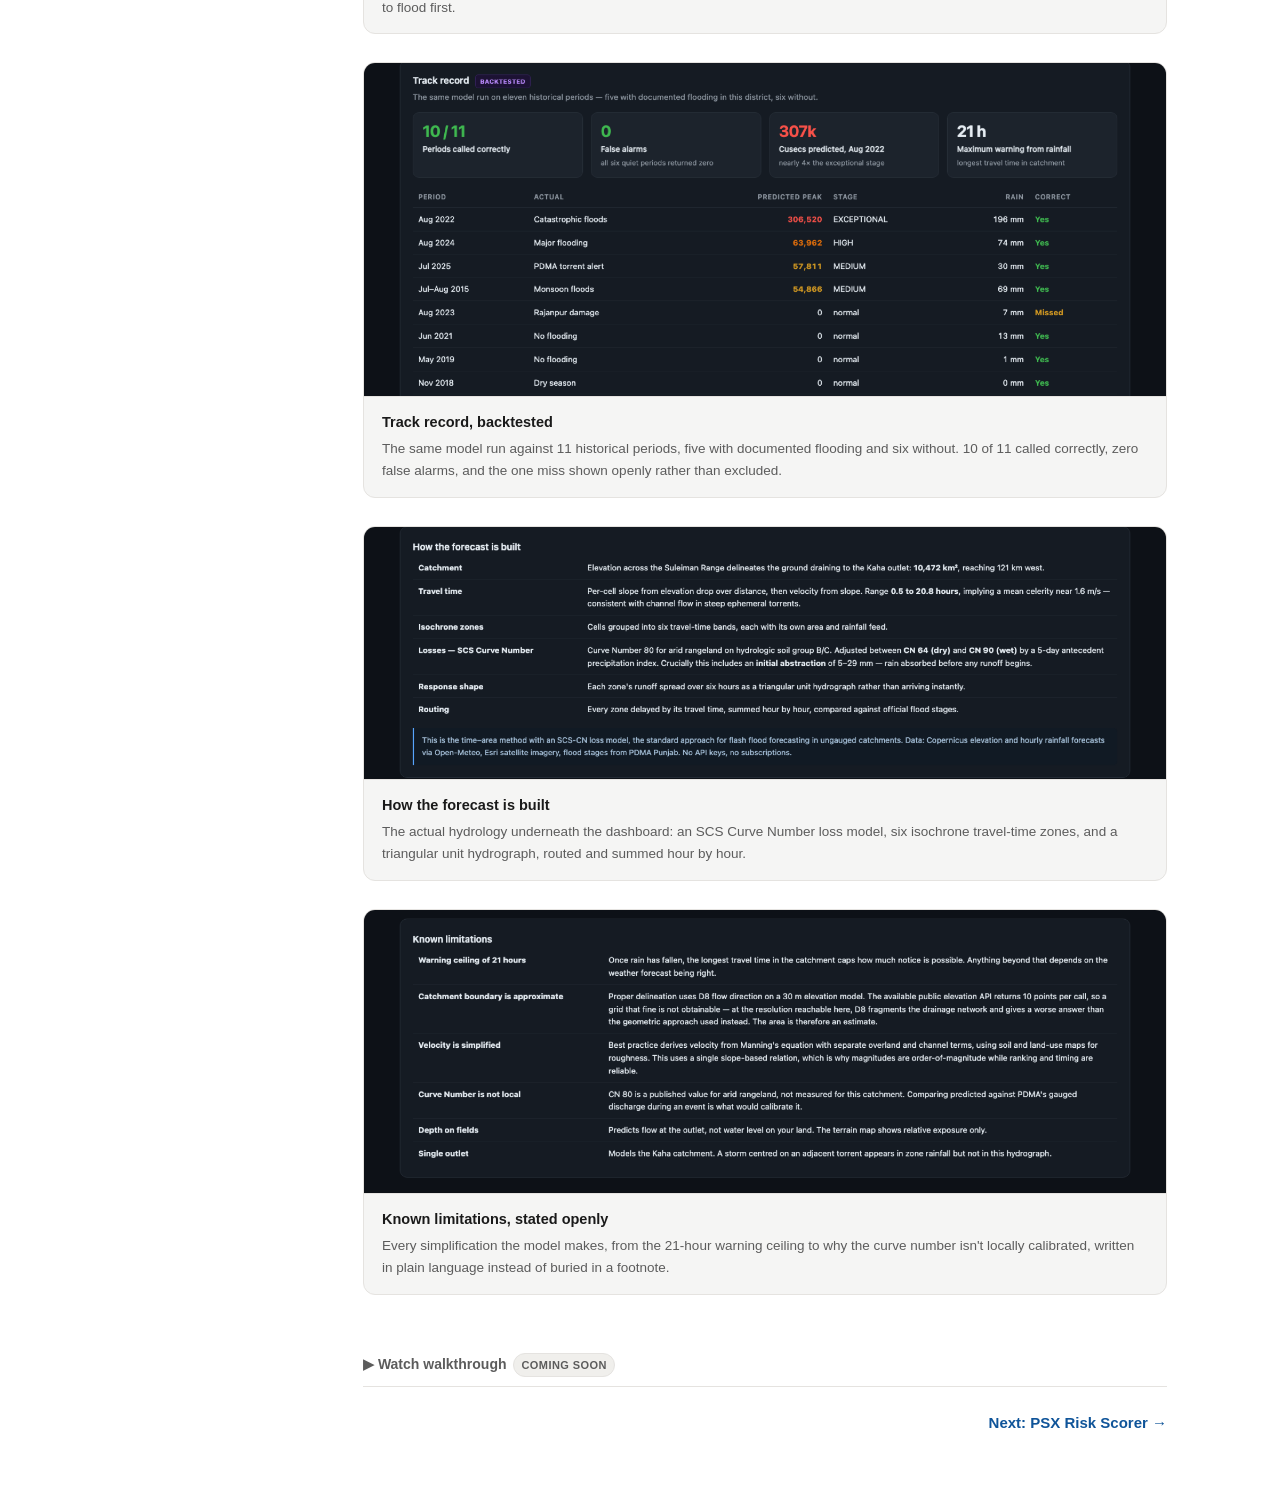
==== commit 32886d6c: "Rewrite Problem/Approach/Result copy on all three project pages Personal, first-person narrative tha" ====
--- a/project-flood.html
+++ b/project-flood.html
@@ -88,15 +88,15 @@
     <div class="value-grid">
       <div class="value-card">
         <div class="label">The problem</div>
-        <p>The torrents draining the Suleiman Range into this command area are ungauged: no sensor network, no official real-time discharge feed. A generic rainfall forecast is nearly useless here, because how much rain is coming matters far less than how much rain the ground can absorb before it floods.</p>
+        <p>Our family farm sits below the Suleiman Range, and when the mountain torrents that feed it swell, they can flood the fields with almost no warning. There is no government sensor on this stretch of river and no official alert system, so for years the only warning sign was watching the sky and hoping. We have lost crops to floods that gave us no time to prepare, and a normal weather forecast does not help, because knowing rain is coming is not the same as knowing whether the ground can even hold it.</p>
       </div>
       <div class="value-card">
         <div class="label">The approach</div>
-        <p>Built on the time-area method with an SCS Curve Number loss model, the standard approach for flash flood forecasting in ungauged catchments. Delineates the 10,472 km² catchment from live Copernicus elevation, splits it into six travel-time zones, and inverts the question the WMO's Flash Flood Guidance way: how much rain would it take to flood, given today's soil moisture.</p>
+        <p>So I built a system that answers a more useful question than any weather app does. It maps the entire 10,472 km² mountain catchment from satellite elevation data, splits it into six zones based on how long rainfall in each one takes to reach the farm, and tracks how saturated the ground already is. Using the same rainfall-runoff model (the SCS Curve Number method) and the flash flood forecasting approach the World Meteorological Organization recommends for rivers with no gauges, it flips the usual question around: not how much rain is coming, but how much rain it would actually take to flood us today.</p>
       </div>
       <div class="value-card">
         <div class="label">The result</div>
-        <p>Backtested against 11 historical periods, five flooded and six quiet, and called 10 of 11 correctly with zero false alarms. The one miss is shown on the page and explained rather than hidden. Live satellite and terrain overlays show which fields flood first, and every known limitation of the model is stated in plain language.</p>
+        <p>The difference is that we now know a flood is coming before it happens, not after the water is already at the door. I tested the model against 11 real flood events from our farm's history and it correctly called 10 of them, including every major flood, with zero false alarms, and I have not hidden the one it missed: it is shown on the page with an honest explanation. The same system shows live satellite imagery of which fields will flood first, so we know not just whether to worry, but exactly what to protect. What used to be a guessing game is now a warning we can actually act on.</p>
       </div>
     </div>
 
--- a/style.css
+++ b/style.css
@@ -4,9 +4,9 @@
   --text: #1a1a1a;
   --text-muted: #5c5c5c;
   --border: #e5e3e0;
-  --accent: #b8501f;
-  --accent-hover: #943f18;
-  --accent-soft: #fbe8db;
+  --accent: #0f5499;
+  --accent-hover: #0c4380;
+  --accent-soft: #e3edf7;
   --code-bg: #f0efec;
   --sidebar-w: 250px;
 
@@ -24,9 +24,9 @@
   --text: #ececec;
   --text-muted: #a3a3a3;
   --border: #303338;
-  --accent: #e08a52;
-  --accent-hover: #f0a26e;
-  --accent-soft: #3a2a1e;
+  --accent: #5b9bd5;
+  --accent-hover: #7eb6e8;
+  --accent-soft: #16283d;
   --code-bg: #212428;
 
   --c1: #5eead4; --c1-bg: #103b36;
@@ -44,9 +44,9 @@
     --text: #ececec;
     --text-muted: #a3a3a3;
     --border: #303338;
-    --accent: #e08a52;
-    --accent-hover: #f0a26e;
-    --accent-soft: #3a2a1e;
+    --accent: #5b9bd5;
+    --accent-hover: #7eb6e8;
+    --accent-soft: #16283d;
     --code-bg: #212428;
 
     --c1: #5eead4; --c1-bg: #103b36;
@@ -465,55 +465,287 @@
 .tag.c6 { color: var(--c6); background: var(--c6-bg); }
 
 /* Hobbies / outside of work */
+#hobbies {
+  padding: 28px 24px 32px;
+  margin-left: -24px;
+  margin-right: -24px;
+  border-radius: 16px;
+  background: var(--bg-alt);
+  border: 1px solid var(--border);
+}
+
 .hobbies-intro {
-  margin-bottom: 20px;
-}
-
-.hobbies-grid {
+  margin-bottom: 4px;
+  max-width: 560px;
+}
+
+.hobby-cards {
   display: grid;
   grid-template-columns: repeat(4, 1fr);
-  gap: 10px;
-  margin-bottom: 8px;
-}
-
-.hobby-photo {
+  grid-auto-rows: 210px;
+  gap: 14px;
+  margin-top: 22px;
+}
+
+.card-sports       { grid-column: span 2; grid-row: span 2; }
+.card-photography  { grid-column: span 2; grid-row: span 2; }
+.card-travel       { grid-column: span 4; grid-row: span 1; }
+
+.hobby-card {
+  display: flex;
+  flex-direction: column;
+  height: 100%;
+  border: 1px solid var(--border);
+  border-radius: 14px;
+  overflow: hidden;
+  background: var(--bg);
+  cursor: pointer;
+  text-align: left;
+  padding: 0;
+  font-family: inherit;
+  color: inherit;
+  transition: transform 0.22s ease, box-shadow 0.22s ease, border-color 0.22s ease;
+}
+
+.hobby-card:hover {
+  transform: translateY(-4px);
+  box-shadow: 0 16px 32px rgba(0,0,0,0.14);
+  border-color: var(--accent);
+}
+
+.hobby-card:focus-visible {
+  outline: 2px solid var(--accent);
+  outline-offset: 2px;
+}
+
+.hobby-card-media {
   position: relative;
-  aspect-ratio: 4 / 5;
-  border-radius: 10px;
+  height: calc(100% - 116px);
+  flex: none;
   overflow: hidden;
-  border: 1px solid var(--border);
-  background: var(--bg-alt);
-}
-
-.hobby-photo img {
+  display: grid;
+  gap: 2px;
+  background: var(--border);
+}
+
+.hobby-card-media img {
   width: 100%;
   height: 100%;
+  min-width: 0;
+  min-height: 0;
   object-fit: cover;
   display: block;
-  transition: transform 0.35s ease;
-}
-
-.hobby-photo:hover img {
-  transform: scale(1.06);
-}
-
-.hobby-label {
+  transition: transform 0.4s ease;
+}
+
+.hobby-card:hover .hobby-card-media img {
+  transform: scale(1.05);
+}
+
+.media-count-1 { grid-template-columns: 1fr; grid-template-rows: 1fr; }
+
+.media-count-2 { grid-template-columns: 1fr 1fr; grid-template-rows: 1fr; }
+
+.media-count-3 {
+  grid-template-columns: 1.4fr 1fr;
+  grid-template-rows: 1fr 1fr;
+}
+.media-count-3 img:nth-child(1) { grid-column: 1; grid-row: 1 / -1; }
+.media-count-3 img:nth-child(2) { grid-column: 2; grid-row: 1; }
+.media-count-3 img:nth-child(3) { grid-column: 2; grid-row: 2; }
+
+.media-count-3-wide {
+  grid-template-columns: 1fr 1fr 1fr;
+  grid-template-rows: 1fr;
+}
+
+.media-count-6 {
+  grid-template-columns: repeat(3, 1fr);
+  grid-template-rows: 1fr 1fr;
+}
+
+/* Crop bias for images whose subject sits off-center */
+.card-travel .hobby-card-media img:nth-child(1) { object-position: center 62%; }
+.card-sports .hobby-card-media img:nth-child(2) { object-position: center 25%; } /* horse riding */
+.card-sports .hobby-card-media img:nth-child(4) { object-position: center 30%; } /* cycling */
+
+.media-badge {
   position: absolute;
-  left: 0;
-  right: 0;
-  bottom: 0;
-  padding: 22px 10px 9px;
-  background: linear-gradient(to top, rgba(0,0,0,0.72), transparent);
+  top: 10px;
+  left: 10px;
+  background: rgba(0,0,0,0.55);
+  backdrop-filter: blur(3px);
   color: #fff;
-  font-size: 12px;
+  font-size: 11px;
   font-weight: 700;
   letter-spacing: 0.02em;
+  padding: 4px 9px;
+  border-radius: 999px;
+  z-index: 2;
+  pointer-events: none;
+}
+
+.media-hint {
+  position: absolute;
+  inset: 0;
+  display: flex;
+  align-items: center;
+  justify-content: center;
+  background: rgba(0,0,0,0);
+  color: #fff;
+  font-size: 13.5px;
+  font-weight: 700;
+  opacity: 0;
+  transition: opacity 0.2s ease, background 0.2s ease;
+  z-index: 3;
+  pointer-events: none;
+}
+
+.hobby-card:hover .media-hint {
+  opacity: 1;
+  background: rgba(0,0,0,0.28);
+}
+
+.hobby-card-body {
+  height: 116px;
+  padding: 14px 16px 16px;
+  flex: none;
+  overflow: hidden;
+}
+
+.hobby-card-title {
+  font-weight: 700;
+  font-size: 15.5px;
+  margin-bottom: 4px;
+}
+
+.hobby-card-caption {
+  font-size: 13.5px;
+  color: var(--text-muted);
+  line-height: 1.5;
+  margin: 0;
+  display: -webkit-box;
+  -webkit-line-clamp: 3;
+  -webkit-box-orient: vertical;
+  overflow: hidden;
 }
 
 @media (max-width: 700px) {
-  .hobbies-grid {
-    grid-template-columns: repeat(2, 1fr);
-  }
+  #hobbies {
+    margin-left: -20px;
+    margin-right: -20px;
+    padding: 22px 20px 26px;
+    border-radius: 0;
+  }
+
+  .hobby-cards {
+    grid-template-columns: 1fr;
+    grid-auto-rows: auto;
+  }
+
+  .card-sports, .card-photography, .card-travel {
+    grid-column: span 1;
+    grid-row: span 1;
+  }
+
+  .hobby-card { height: auto; }
+  .hobby-card-media { height: 200px; flex: none; }
+}
+
+/* Lightbox */
+.lightbox {
+  position: fixed;
+  inset: 0;
+  background: rgba(6, 7, 9, 0.92);
+  display: flex;
+  align-items: center;
+  justify-content: center;
+  z-index: 200;
+  opacity: 0;
+  pointer-events: none;
+  transition: opacity 0.2s ease;
+}
+
+.lightbox.open {
+  opacity: 1;
+  pointer-events: auto;
+}
+
+.lightbox-figure {
+  max-width: min(88vw, 1000px);
+  max-height: 86vh;
+  margin: 0;
+  display: flex;
+  flex-direction: column;
+  align-items: center;
+  gap: 14px;
+}
+
+.lightbox-figure img {
+  max-width: 100%;
+  max-height: 74vh;
+  border-radius: 10px;
+  object-fit: contain;
+  box-shadow: 0 24px 64px rgba(0,0,0,0.55);
+}
+
+.lightbox-close {
+  position: absolute;
+  top: 18px;
+  right: 20px;
+  background: rgba(255,255,255,0.08);
+  border: 1px solid rgba(255,255,255,0.2);
+  color: #fff;
+  width: 40px;
+  height: 40px;
+  border-radius: 50%;
+  font-size: 22px;
+  line-height: 1;
+  cursor: pointer;
+  display: flex;
+  align-items: center;
+  justify-content: center;
+}
+
+.lightbox-close:hover { background: rgba(255,255,255,0.18); }
+
+.lightbox-nav {
+  position: absolute;
+  top: 50%;
+  transform: translateY(-50%);
+  background: rgba(255,255,255,0.08);
+  border: 1px solid rgba(255,255,255,0.2);
+  color: #fff;
+  width: 48px;
+  height: 48px;
+  border-radius: 50%;
+  font-size: 26px;
+  line-height: 1;
+  cursor: pointer;
+  display: flex;
+  align-items: center;
+  justify-content: center;
+}
+
+.lightbox-nav:hover { background: rgba(255,255,255,0.18); }
+.lightbox-prev { left: 16px; }
+.lightbox-next { right: 16px; }
+
+.lightbox-counter {
+  position: absolute;
+  bottom: 22px;
+  left: 50%;
+  transform: translateX(-50%);
+  color: #bbb;
+  font-size: 12.5px;
+  letter-spacing: 0.03em;
+}
+
+@media (max-width: 700px) {
+  .lightbox-nav { width: 40px; height: 40px; font-size: 22px; }
+  .lightbox-prev { left: 8px; }
+  .lightbox-next { right: 8px; }
+  .lightbox-close { top: 12px; right: 12px; }
 }
 
 /* Contact */
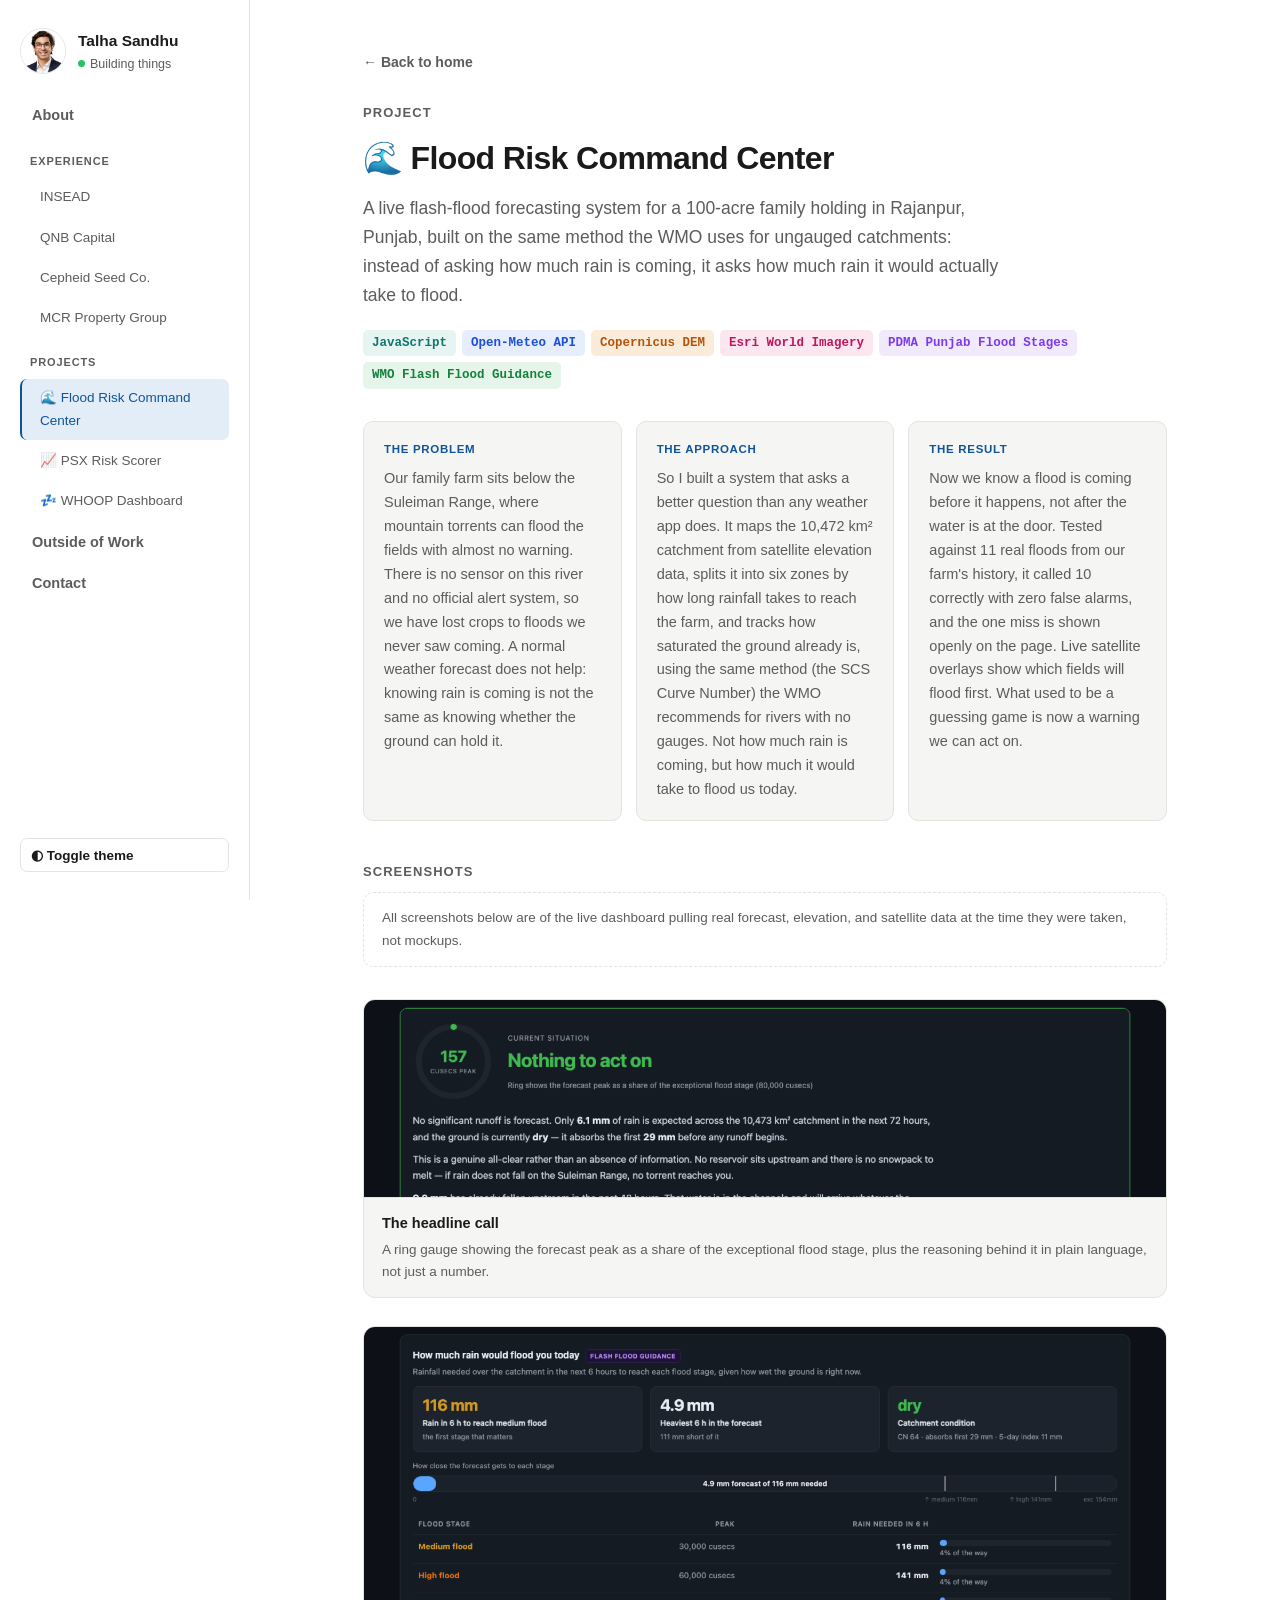
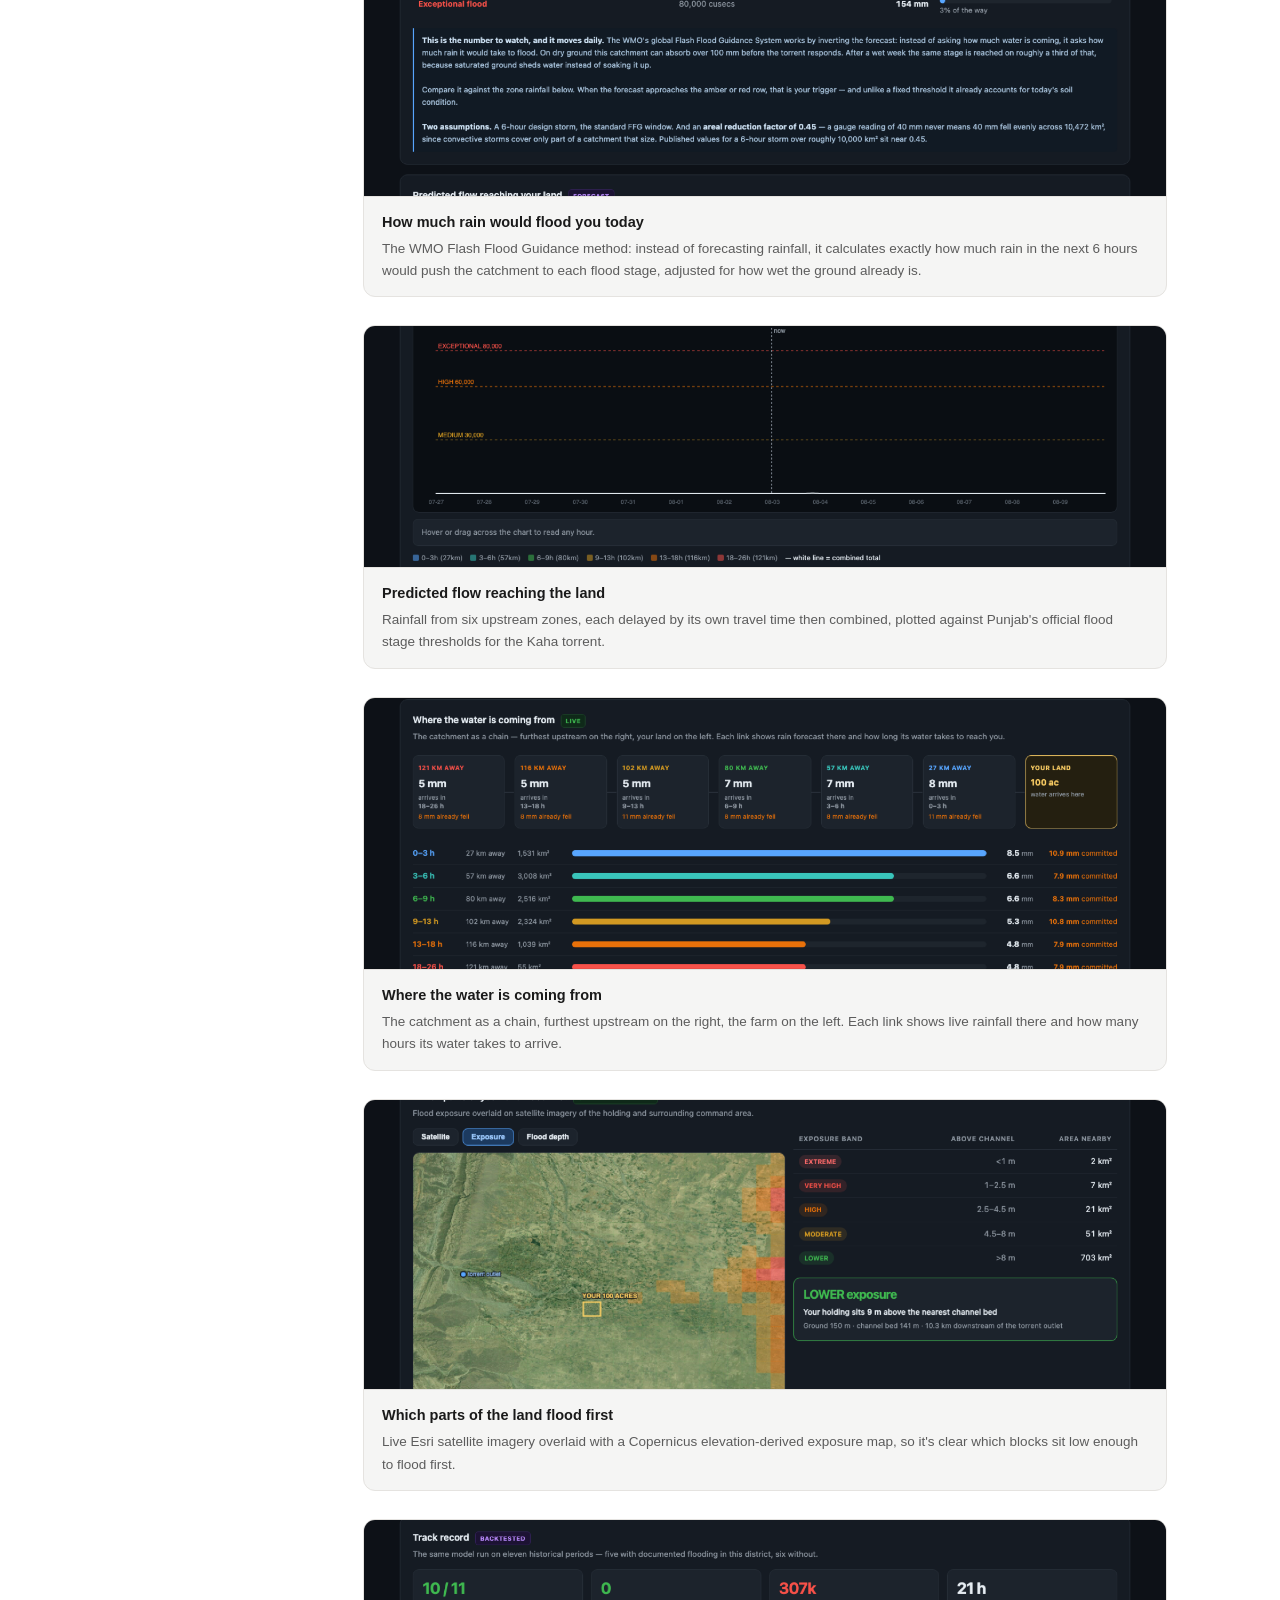
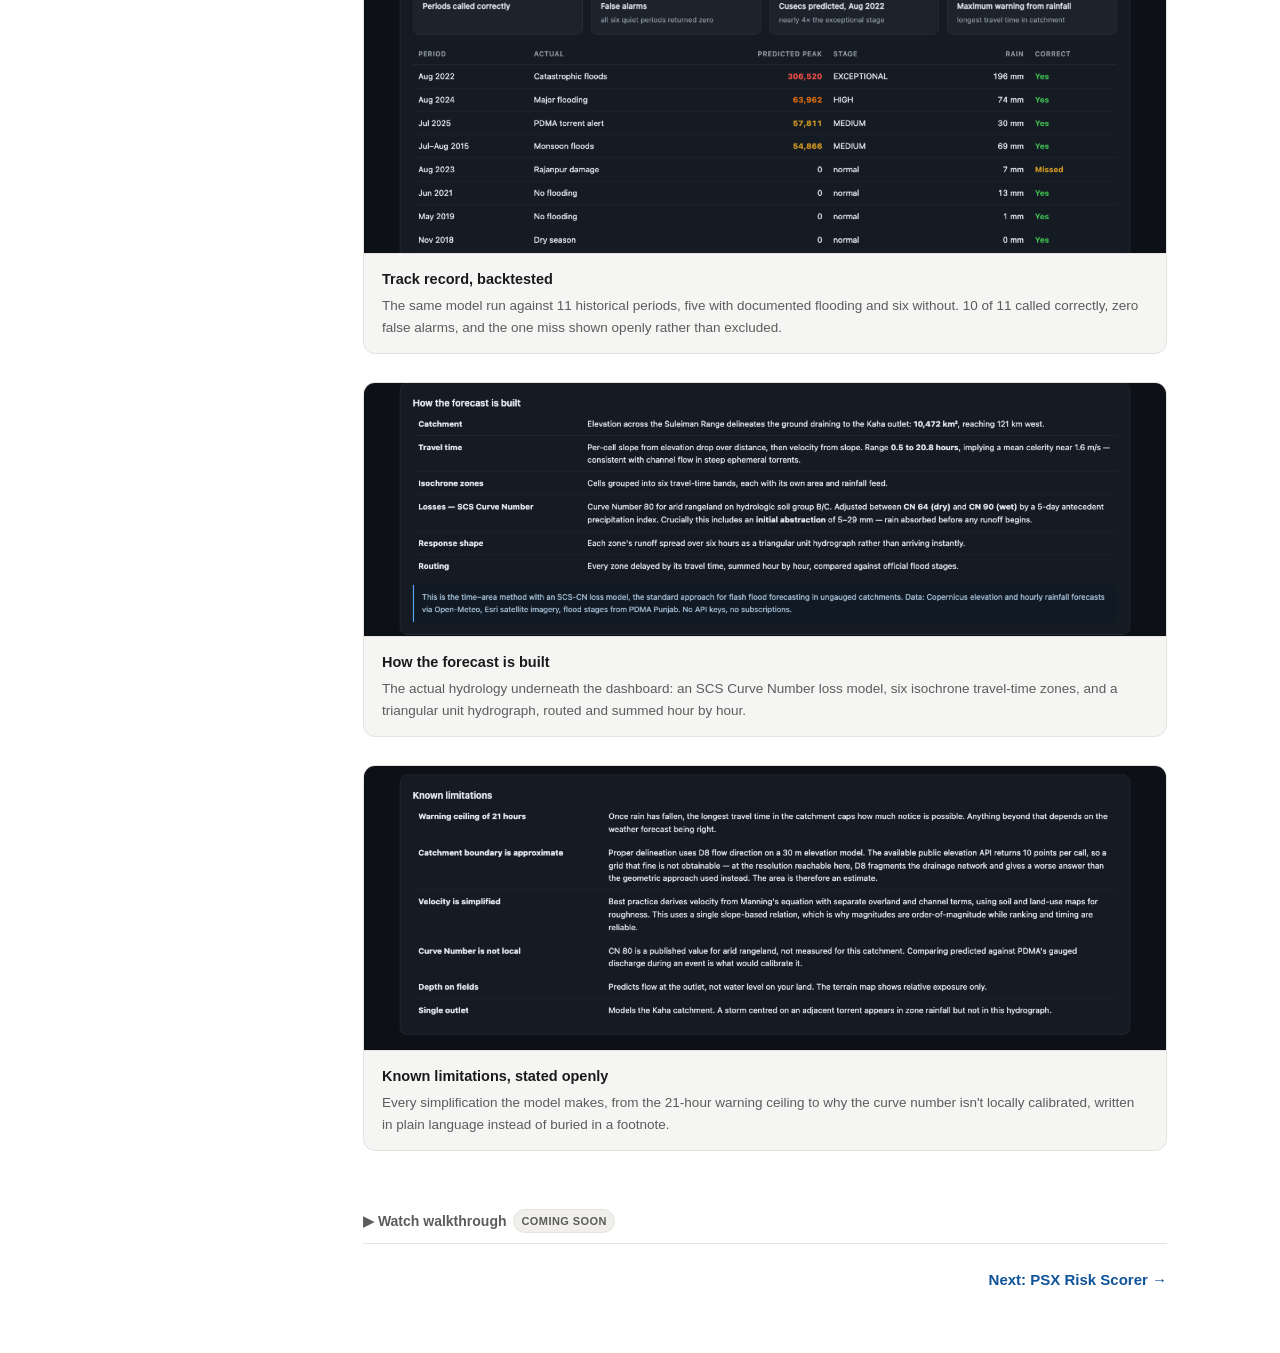
==== commit 1617fee3: "Tighten Problem/Approach/Result copy on all three project pages (~30-40% shorter)" ====
--- a/project-flood.html
+++ b/project-flood.html
@@ -88,15 +88,15 @@
     <div class="value-grid">
       <div class="value-card">
         <div class="label">The problem</div>
-        <p>Our family farm sits below the Suleiman Range, and when the mountain torrents that feed it swell, they can flood the fields with almost no warning. There is no government sensor on this stretch of river and no official alert system, so for years the only warning sign was watching the sky and hoping. We have lost crops to floods that gave us no time to prepare, and a normal weather forecast does not help, because knowing rain is coming is not the same as knowing whether the ground can even hold it.</p>
+        <p>Our family farm sits below the Suleiman Range, where mountain torrents can flood the fields with almost no warning. There is no sensor on this river and no official alert system, so we have lost crops to floods we never saw coming. A normal weather forecast does not help: knowing rain is coming is not the same as knowing whether the ground can hold it.</p>
       </div>
       <div class="value-card">
         <div class="label">The approach</div>
-        <p>So I built a system that answers a more useful question than any weather app does. It maps the entire 10,472 km² mountain catchment from satellite elevation data, splits it into six zones based on how long rainfall in each one takes to reach the farm, and tracks how saturated the ground already is. Using the same rainfall-runoff model (the SCS Curve Number method) and the flash flood forecasting approach the World Meteorological Organization recommends for rivers with no gauges, it flips the usual question around: not how much rain is coming, but how much rain it would actually take to flood us today.</p>
+        <p>So I built a system that asks a better question than any weather app does. It maps the 10,472 km² catchment from satellite elevation data, splits it into six zones by how long rainfall takes to reach the farm, and tracks how saturated the ground already is, using the same method (the SCS Curve Number) the WMO recommends for rivers with no gauges. Not how much rain is coming, but how much it would take to flood us today.</p>
       </div>
       <div class="value-card">
         <div class="label">The result</div>
-        <p>The difference is that we now know a flood is coming before it happens, not after the water is already at the door. I tested the model against 11 real flood events from our farm's history and it correctly called 10 of them, including every major flood, with zero false alarms, and I have not hidden the one it missed: it is shown on the page with an honest explanation. The same system shows live satellite imagery of which fields will flood first, so we know not just whether to worry, but exactly what to protect. What used to be a guessing game is now a warning we can actually act on.</p>
+        <p>Now we know a flood is coming before it happens, not after the water is at the door. Tested against 11 real floods from our farm's history, it called 10 correctly with zero false alarms, and the one miss is shown openly on the page. Live satellite overlays show which fields will flood first. What used to be a guessing game is now a warning we can act on.</p>
       </div>
     </div>
 
